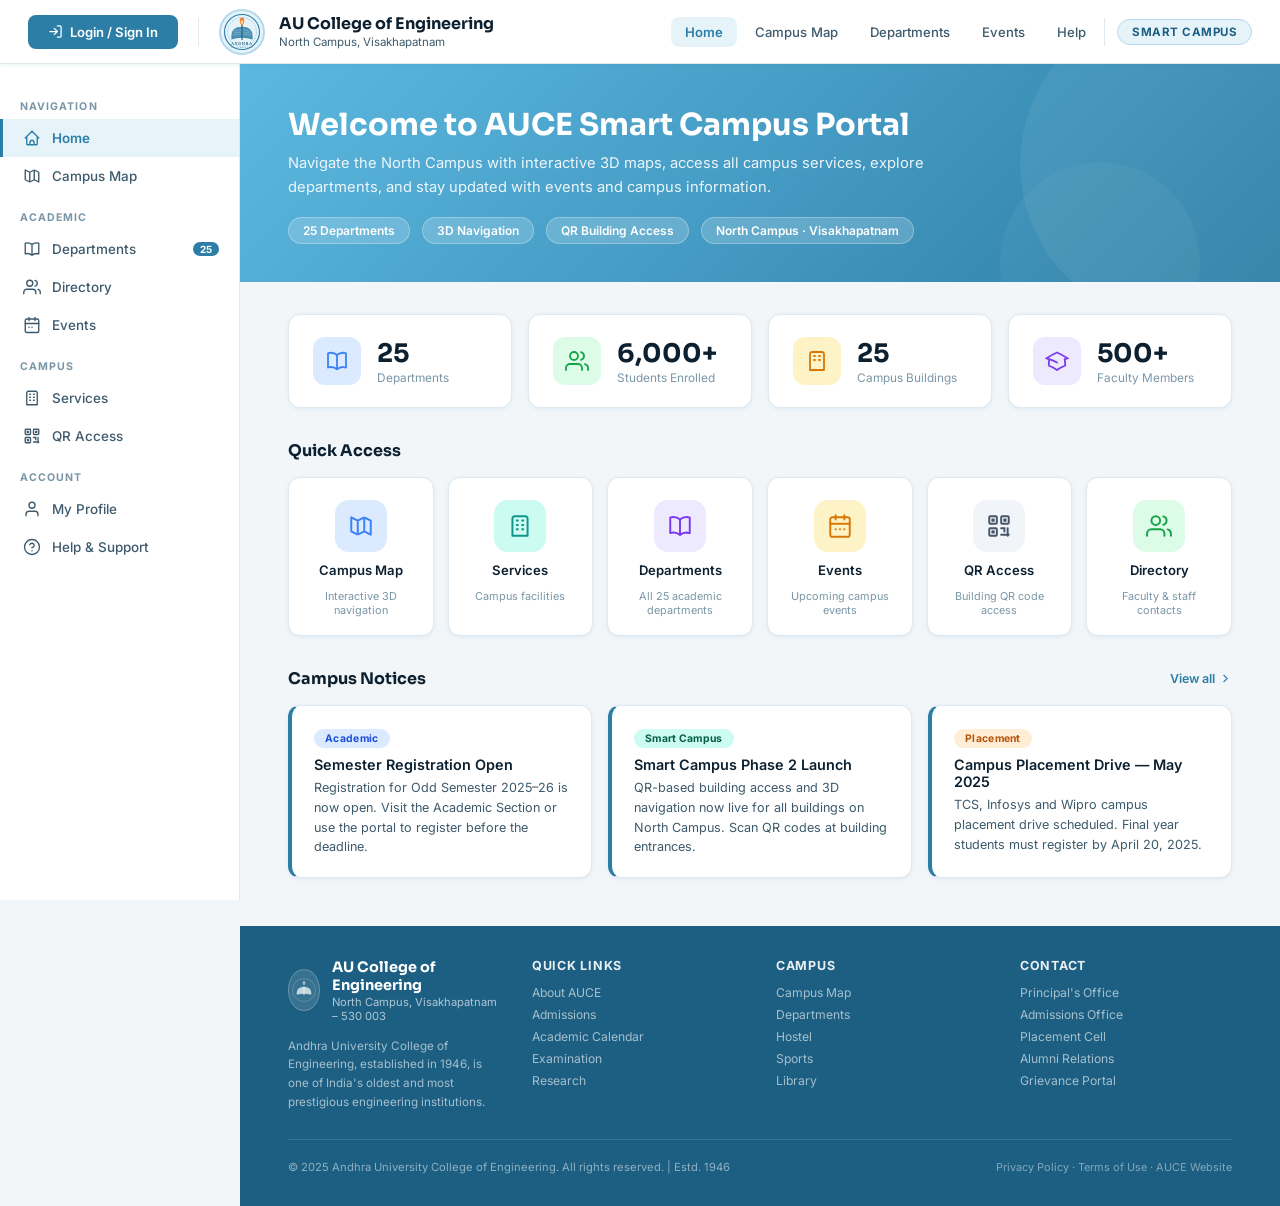
==== version2.html @ 8c886801 "Added actual HTML content" ====
<!DOCTYPE html>
<html lang="en">
<head>
<meta charset="UTF-8">
<meta name="viewport" content="width=device-width, initial-scale=1.0">
<title>AUCE Smart Campus Navigation Portal</title>
<link href="https://fonts.googleapis.com/css2?family=Inter:wght@300;400;500;600;700;800&family=Sora:wght@400;600;700;800&display=swap" rel="stylesheet">
<style>
/* ═══════════════════════════════════
   DESIGN TOKENS
═══════════════════════════════════ */
:root {
  --blue:#4a9ec8;
  --blue-d:#2d7ea6;
  --blue-dk:#1d5f82;
  --blue-l:#e6f4fa;
  --blue-m:#b3d9ed;
  --hero-a:#5cb8e0;
  --hero-b:#2d7ea6;
  --white:#ffffff;
  --bg:#f2f6f9;
  --card:#ffffff;
  --border:#dde8ef;
  --text:#0d2030;
  --text-s:#3d5a6c;
  --text-m:#7a96a6;
  --r:12px;
  --r-lg:18px;
  --sh:0 1px 4px rgba(45,126,166,.10);
  --sh-md:0 4px 16px rgba(45,126,166,.14);
  --sh-lg:0 8px 32px rgba(45,126,166,.18);
  --nav-w:240px;
  --top-h:64px;
}
*{box-sizing:border-box;margin:0;padding:0;}
body{font-family:'Inter',sans-serif;background:var(--bg);color:var(--text);min-height:100vh;overflow-x:hidden;}

/* ═══════════════════════════════════
   TOP NAVIGATION BAR
═══════════════════════════════════ */
.topnav {
  position:fixed;top:0;left:0;right:0;
  height:var(--top-h);
  background:var(--white);
  border-bottom:1px solid var(--border);
  box-shadow:var(--sh);
  display:flex;align-items:center;
  padding:0 28px;gap:20px;
  z-index:1000;
}
/* LEFT: Login button */
.topnav-login {
  flex-shrink:0;
  background:var(--blue-d);
  color:#fff;
  border:none;
  border-radius:8px;
  padding:9px 20px;
  font-family:'Inter',sans-serif;
  font-size:.82rem;
  font-weight:600;
  cursor:pointer;
  display:flex;align-items:center;gap:7px;
  transition:.15s;
  white-space:nowrap;
}
.topnav-login:hover{background:var(--blue-dk);}
.topnav-login svg{width:15px;height:15px;stroke:#fff;fill:none;stroke-width:2;}

/* DIVIDER */
.topnav-div{width:1px;height:28px;background:var(--border);flex-shrink:0;}

/* CENTER: Logo + University name */
.topnav-brand{display:flex;align-items:center;gap:14px;flex:1;}
.brand-emblem{width:46px;height:46px;border-radius:50%;border:2px solid var(--blue-m);background:var(--blue-l);display:flex;align-items:center;justify-content:center;flex-shrink:0;overflow:hidden;}
.brand-emblem svg{width:38px;height:38px;}
.brand-text h1{font-family:'Sora',sans-serif;font-size:1rem;font-weight:700;color:var(--text);line-height:1.2;}
.brand-text p{font-size:.72rem;color:var(--text-s);margin-top:1px;}

/* RIGHT: Nav links + smart campus badge */
.topnav-links{display:flex;align-items:center;gap:4px;margin-left:auto;}
.tnl{padding:7px 14px;border-radius:8px;font-size:.82rem;font-weight:500;color:var(--text-s);cursor:pointer;transition:.14s;white-space:nowrap;border:none;background:none;font-family:'Inter',sans-serif;}
.tnl:hover{background:var(--blue-l);color:var(--blue-d);}
.tnl.active{background:var(--blue-l);color:var(--blue-d);font-weight:600;}
.topnav-badge{background:var(--blue-l);border:1px solid var(--blue-m);border-radius:20px;padding:5px 14px;font-size:.72rem;font-weight:700;color:var(--blue-dk);letter-spacing:.04em;margin-left:8px;}

/* ═══════════════════════════════════
   LAYOUT: SIDEBAR + MAIN
═══════════════════════════════════ */
.layout{display:flex;margin-top:var(--top-h);min-height:calc(100vh - var(--top-h));}

/* SIDEBAR */
.sidebar{
  width:var(--nav-w);
  background:var(--white);
  border-right:1px solid var(--border);
  position:fixed;
  top:var(--top-h);
  left:0;
  bottom:0;
  overflow-y:auto;
  overflow-x:hidden;
  padding:20px 0 32px;
  display:flex;flex-direction:column;
  z-index:900;
}
.sidebar::-webkit-scrollbar{width:4px;}
.sidebar::-webkit-scrollbar-track{background:transparent;}
.sidebar::-webkit-scrollbar-thumb{background:var(--blue-m);border-radius:2px;}
.sb-section{font-size:.66rem;font-weight:700;color:var(--text-m);text-transform:uppercase;letter-spacing:.1em;padding:0 20px;margin:16px 0 6px;}
.sb-item{
  display:flex;align-items:center;gap:11px;
  padding:10px 20px;
  font-size:.84rem;font-weight:500;color:var(--text-s);
  cursor:pointer;transition:.13s;
  border-left:3px solid transparent;
}
.sb-item svg{width:18px;height:18px;stroke:currentColor;fill:none;stroke-width:1.8;flex-shrink:0;}
.sb-item:hover{background:var(--blue-l);color:var(--blue-d);}
.sb-item.active{background:var(--blue-l);color:var(--blue-d);font-weight:600;border-left-color:var(--blue-d);}
.sb-item .sb-badge{margin-left:auto;background:var(--blue-d);color:#fff;border-radius:10px;padding:1px 7px;font-size:.62rem;font-weight:700;}

/* MAIN CONTENT */
.main{margin-left:var(--nav-w);flex:1;min-height:calc(100vh - var(--top-h));display:flex;flex-direction:column;}

/* ═══════════════════════════════════
   PAGES
═══════════════════════════════════ */
.page{display:none;flex:1;flex-direction:column;}
.page.active{display:flex;}

/* HERO — uniform blue across all pages */
.hero{
  background:linear-gradient(135deg,var(--hero-a) 0%,var(--hero-b) 100%);
  color:#fff;
  padding:42px 48px 38px;
  position:relative;
  overflow:hidden;
}
.hero::after{
  content:'';
  position:absolute;right:-60px;top:-60px;
  width:320px;height:320px;
  border-radius:50%;
  background:rgba(255,255,255,.06);
  pointer-events:none;
}
.hero::before{
  content:'';
  position:absolute;right:80px;bottom:-80px;
  width:200px;height:200px;
  border-radius:50%;
  background:rgba(255,255,255,.04);
  pointer-events:none;
}
.hero-row{display:flex;align-items:center;gap:12px;margin-bottom:8px;}
.hero-row svg{width:28px;height:28px;stroke:#fff;fill:none;flex-shrink:0;}
.hero h2{font-family:'Sora',sans-serif;font-size:1.9rem;font-weight:700;line-height:1.25;color:#fff;}
.hero p{font-size:.92rem;opacity:.9;line-height:1.6;max-width:680px;margin-top:8px;}
.hero-meta{display:flex;gap:12px;margin-top:18px;flex-wrap:wrap;}
.hero-chip{background:rgba(255,255,255,.18);border:1px solid rgba(255,255,255,.28);border-radius:20px;padding:5px 14px;font-size:.75rem;font-weight:600;color:#fff;}

/* PAGE BODY */
.page-body{padding:32px 48px 48px;display:flex;flex-direction:column;gap:32px;}

/* SECTION HEADER */
.sec-hdr{display:flex;align-items:center;justify-content:space-between;margin-bottom:16px;}
.sec-title{font-family:'Sora',sans-serif;font-size:1rem;font-weight:700;color:var(--text);}
.sec-link{font-size:.78rem;font-weight:600;color:var(--blue-d);cursor:pointer;display:flex;align-items:center;gap:4px;}
.sec-link svg{width:13px;height:13px;stroke:currentColor;fill:none;stroke-width:2;}

/* ═══════════════════════════════════
   HOME — QUICK ACCESS GRID
═══════════════════════════════════ */
.qa-grid{display:grid;grid-template-columns:repeat(6,1fr);gap:14px;}
.qa-card{background:var(--card);border-radius:var(--r);border:1px solid var(--border);box-shadow:var(--sh);padding:22px 14px 18px;display:flex;flex-direction:column;align-items:center;gap:10px;cursor:pointer;transition:all .18s;}
.qa-card:hover{box-shadow:var(--sh-md);transform:translateY(-3px);border-color:var(--blue-m);}
.qa-ico{width:52px;height:52px;border-radius:14px;display:flex;align-items:center;justify-content:center;}
.qa-ico svg{width:26px;height:26px;stroke:currentColor;fill:none;stroke-width:1.8;}
.qa-lbl{font-size:.82rem;font-weight:600;color:var(--text);text-align:center;line-height:1.3;}
.qa-sub{font-size:.68rem;color:var(--text-m);text-align:center;line-height:1.3;}

/* NOTICE CARDS */
.notices-grid{display:grid;grid-template-columns:repeat(3,1fr);gap:16px;}
.notice-card{background:var(--card);border-radius:var(--r);border:1px solid var(--border);box-shadow:var(--sh);padding:20px 22px;border-left:4px solid var(--blue-d);}
.notice-card h4{font-size:.9rem;font-weight:600;color:var(--text);margin-bottom:5px;}
.notice-card p{font-size:.79rem;color:var(--text-s);line-height:1.55;}
.ntag{display:inline-block;padding:3px 11px;border-radius:20px;font-size:.65rem;font-weight:700;margin-bottom:8px;letter-spacing:.03em;}
.nt-b{background:#dbeafe;color:#1d4ed8;}
.nt-t{background:#ccfbf1;color:#065f46;}
.nt-o{background:#ffedd5;color:#b45309;}

/* STATS ROW */
.stats-row{display:grid;grid-template-columns:repeat(4,1fr);gap:16px;}
.stat-card{background:var(--card);border-radius:var(--r);border:1px solid var(--border);box-shadow:var(--sh);padding:22px 24px;display:flex;align-items:center;gap:16px;}
.stat-ico{width:48px;height:48px;border-radius:12px;display:flex;align-items:center;justify-content:center;flex-shrink:0;}
.stat-ico svg{width:24px;height:24px;stroke:currentColor;fill:none;stroke-width:1.8;}
.stat-num{font-family:'Sora',sans-serif;font-size:1.6rem;font-weight:700;color:var(--text);}
.stat-lbl{font-size:.74rem;color:var(--text-m);margin-top:2px;}

/* ═══════════════════════════════════
   3D MAP
═══════════════════════════════════ */
.map-layout{display:grid;grid-template-columns:1fr 300px;gap:20px;}
.map-wrap{background:var(--card);border-radius:var(--r-lg);border:1px solid var(--border);box-shadow:var(--sh);overflow:hidden;}
.map-3d{width:100%;height:480px;background:linear-gradient(160deg,#0d2035 0%,#1b4468 100%);position:relative;}
.map-3d svg{width:100%;height:100%;}
.map-filters{display:flex;gap:8px;padding:14px 18px;border-bottom:1px solid var(--border);flex-wrap:wrap;}
.mfbtn{padding:6px 16px;border-radius:20px;font-size:.75rem;font-weight:600;border:1.5px solid var(--border);background:#fff;color:var(--text-s);cursor:pointer;white-space:nowrap;font-family:'Inter',sans-serif;transition:.14s;}
.mfbtn.active,.mfbtn:hover{background:var(--blue-d);color:#fff;border-color:var(--blue-d);}
.map-info-panel{padding:18px 20px;}
.map-info-panel h3{font-family:'Sora',sans-serif;font-size:1rem;font-weight:700;color:var(--text);}
.map-info-panel p{font-size:.8rem;color:var(--text-s);margin-top:4px;line-height:1.55;}
.map-tags{display:flex;flex-wrap:wrap;gap:6px;margin-top:10px;}
.mtag{background:var(--blue-l);border:1px solid var(--border);border-radius:8px;padding:3px 10px;font-size:.68rem;font-weight:600;color:var(--blue-dk);}
/* Map side panel */
.map-side{display:flex;flex-direction:column;gap:14px;}
.landmark-card{background:var(--card);border-radius:var(--r);border:1px solid var(--border);box-shadow:var(--sh);overflow:hidden;}
.landmark-title{font-size:.75rem;font-weight:700;color:var(--text-s);text-transform:uppercase;letter-spacing:.07em;padding:14px 16px 10px;border-bottom:1px solid var(--border);}
.lm-item{display:flex;align-items:center;gap:10px;padding:11px 16px;border-bottom:1px solid var(--border);cursor:pointer;transition:.12s;}
.lm-item:last-child{border-bottom:none;}
.lm-item:hover{background:var(--blue-l);}
.lm-dot{width:8px;height:8px;border-radius:50%;background:var(--blue-d);flex-shrink:0;}
.lm-name{font-size:.82rem;font-weight:600;color:var(--text);}
.lm-type{font-size:.7rem;color:var(--text-m);margin-left:auto;}

/* ═══════════════════════════════════
   DIRECTORY
═══════════════════════════════════ */
.dir-layout{display:grid;grid-template-columns:1fr;gap:20px;}
.dir-toolbar{display:flex;align-items:center;gap:14px;}
.search-box{position:relative;flex:1;max-width:480px;}
.search-box input{width:100%;padding:10px 16px 10px 42px;border:1.5px solid var(--border);border-radius:10px;font-family:'Inter',sans-serif;font-size:.86rem;color:var(--text);background:#fff;outline:none;transition:.14s;}
.search-box input:focus{border-color:var(--blue);}
.search-box input::placeholder{color:var(--text-m);}
.s-ico{position:absolute;left:14px;top:50%;transform:translateY(-50%);color:var(--text-m);}
.s-ico svg{width:16px;height:16px;stroke:currentColor;fill:none;stroke-width:2;}
.tab-row{display:flex;gap:4px;background:var(--bg);border-radius:10px;padding:4px;}
.tab-btn{padding:8px 20px;border-radius:8px;font-size:.82rem;font-weight:600;color:var(--text-s);cursor:pointer;border:none;background:none;font-family:'Inter',sans-serif;transition:.13s;display:flex;align-items:center;gap:6px;}
.tab-btn svg{width:14px;height:14px;stroke:currentColor;fill:none;stroke-width:1.8;}
.tab-btn.active{background:#fff;color:var(--blue-d);box-shadow:var(--sh);}
.dir-table{background:var(--card);border-radius:var(--r-lg);border:1px solid var(--border);box-shadow:var(--sh);overflow:hidden;}
.dir-row{display:grid;align-items:center;padding:14px 20px;border-bottom:1px solid var(--border);cursor:pointer;transition:.12s;}
.dir-row:last-child{border-bottom:none;}
.dir-row:hover{background:var(--blue-l);}
.dir-row.bldg-row{grid-template-columns:44px 1fr 140px 100px 80px 40px;}
.dir-row.dept-row{grid-template-columns:44px 1fr 120px 80px 100px 40px;}
.dir-head{background:var(--bg);font-size:.72rem;font-weight:700;color:var(--text-m);text-transform:uppercase;letter-spacing:.06em;cursor:default!important;}
.dir-head:hover{background:var(--bg)!important;}
.dir-ava{width:36px;height:36px;border-radius:9px;display:flex;align-items:center;justify-content:center;flex-shrink:0;}
.dir-ava svg{width:17px;height:17px;stroke:currentColor;fill:none;stroke-width:1.8;}
.dir-cell{font-size:.83rem;color:var(--text);}
.dir-cell.muted{color:var(--text-s);font-size:.78rem;}
.dir-cell.bold{font-weight:600;}
.type-chip{display:inline-block;padding:3px 10px;border-radius:20px;font-size:.68rem;font-weight:600;background:var(--blue-l);color:var(--blue-dk);}
.dir-chev{color:var(--text-m);}
.dir-chev svg{width:14px;height:14px;stroke:currentColor;fill:none;stroke-width:2;}
/* Expanded dept row */
.dept-expand{display:none;background:#f7fbfe;padding:16px 20px 18px 84px;border-bottom:1px solid var(--border);}
.dept-expand.open{display:block;}
.dept-expand p{font-size:.8rem;color:var(--text-s);line-height:1.6;margin-bottom:8px;}
.dept-expand .de-grid{display:grid;grid-template-columns:repeat(4,1fr);gap:8px;margin-top:8px;}
.de-item{font-size:.75rem;color:var(--text-s);background:#fff;border:1px solid var(--border);border-radius:8px;padding:4px 10px;}

/* ═══════════════════════════════════
   QR PAGE
═══════════════════════════════════ */
.qr-layout{display:grid;grid-template-columns:repeat(4,1fr);gap:18px;}
.qr-card{background:var(--card);border-radius:var(--r-lg);border:1px solid var(--border);box-shadow:var(--sh);padding:24px;display:flex;flex-direction:column;align-items:center;gap:14px;cursor:pointer;transition:all .18s;}
.qr-card:hover{box-shadow:var(--sh-md);transform:translateY(-3px);border-color:var(--blue-m);}
.qr-box{width:130px;height:130px;border:1.5px solid var(--border);border-radius:10px;background:#fff;display:flex;align-items:center;justify-content:center;}
.qr-name{font-family:'Sora',sans-serif;font-size:.9rem;font-weight:700;color:var(--text);text-align:center;}
.qr-loc{font-size:.74rem;color:var(--text-m);text-align:center;}
.qr-code-tag{font-size:.68rem;font-weight:700;color:var(--blue-dk);background:var(--blue-l);border-radius:8px;padding:3px 10px;}

/* ═══════════════════════════════════
   EVENTS PAGE
═══════════════════════════════════ */
.events-layout{display:grid;grid-template-columns:1fr 340px;gap:24px;}
.events-list{display:flex;flex-direction:column;gap:14px;}
.ev-card{background:var(--card);border-radius:var(--r);border:1px solid var(--border);box-shadow:var(--sh);padding:20px 24px;display:flex;gap:18px;align-items:flex-start;cursor:pointer;transition:.15s;}
.ev-card:hover{box-shadow:var(--sh-md);border-color:var(--blue-m);}
.ev-date{background:var(--blue-d);color:#fff;border-radius:10px;padding:10px 12px;text-align:center;min-width:52px;flex-shrink:0;}
.ev-day{font-family:'Sora',sans-serif;font-size:1.5rem;font-weight:700;line-height:1;}
.ev-mon{font-size:.62rem;font-weight:700;letter-spacing:.07em;opacity:.9;text-transform:uppercase;}
.ev-info{flex:1;}
.ev-info h4{font-family:'Sora',sans-serif;font-size:.95rem;font-weight:700;color:var(--text);margin-bottom:4px;}
.ev-info p{font-size:.8rem;color:var(--text-s);line-height:1.5;}
.ev-tag{display:inline-block;margin-top:8px;padding:3px 11px;border-radius:20px;font-size:.67rem;font-weight:700;background:var(--blue-l);color:var(--blue-dk);}
/* Events side */
.ev-side{display:flex;flex-direction:column;gap:14px;}
.ev-side-card{background:var(--card);border-radius:var(--r);border:1px solid var(--border);box-shadow:var(--sh);padding:20px;}
.ev-side-card h4{font-family:'Sora',sans-serif;font-size:.9rem;font-weight:700;color:var(--text);margin-bottom:12px;}

/* ═══════════════════════════════════
   SERVICES PAGE
═══════════════════════════════════ */
.svc-grid{display:grid;grid-template-columns:repeat(4,1fr);gap:16px;}
.svc-card{background:var(--card);border-radius:var(--r-lg);border:1px solid var(--border);box-shadow:var(--sh);padding:24px 20px;display:flex;flex-direction:column;align-items:center;gap:10px;cursor:pointer;transition:all .18s;text-align:center;}
.svc-card:hover{box-shadow:var(--sh-md);transform:translateY(-2px);border-color:var(--blue-m);}
.svc-ico{width:52px;height:52px;border-radius:14px;display:flex;align-items:center;justify-content:center;}
.svc-ico svg{width:26px;height:26px;stroke:currentColor;fill:none;stroke-width:1.8;}
.svc-name{font-size:.88rem;font-weight:700;color:var(--text);}
.svc-desc{font-size:.72rem;color:var(--text-m);line-height:1.45;}

/* ═══════════════════════════════════
   HELP PAGE
═══════════════════════════════════ */
.help-layout{display:grid;grid-template-columns:1fr 360px;gap:24px;}
.help-main{display:flex;flex-direction:column;gap:20px;}
.guide-card{background:var(--card);border-radius:var(--r-lg);border:1px solid var(--border);box-shadow:var(--sh);overflow:hidden;}
.guide-hdr{font-family:'Sora',sans-serif;font-size:.95rem;font-weight:700;color:var(--text);padding:18px 22px;border-bottom:1px solid var(--border);}
.guide-row{display:flex;align-items:center;gap:14px;padding:16px 22px;border-bottom:1px solid var(--border);cursor:pointer;transition:.12s;}
.guide-row:last-child{border-bottom:none;}
.guide-row:hover{background:var(--blue-l);}
.g-ico{width:40px;height:40px;border-radius:10px;display:flex;align-items:center;justify-content:center;flex-shrink:0;}
.g-ico svg{width:20px;height:20px;stroke:currentColor;fill:none;stroke-width:1.8;}
.g-txt h4{font-size:.86rem;font-weight:600;color:var(--text);}
.g-txt p{font-size:.74rem;color:var(--text-s);margin-top:1px;}
.g-chev{margin-left:auto;color:var(--text-m);}
.g-chev svg{width:14px;height:14px;stroke:currentColor;fill:none;stroke-width:2;}
.faq-card{background:var(--card);border-radius:var(--r-lg);border:1px solid var(--border);box-shadow:var(--sh);overflow:hidden;}
.faq-hdr{font-family:'Sora',sans-serif;font-size:.95rem;font-weight:700;color:var(--text);padding:18px 22px;border-bottom:1px solid var(--border);display:flex;align-items:center;gap:8px;}
.faq-hdr svg{width:18px;height:18px;stroke:var(--text-m);fill:none;stroke-width:1.8;}
.faq-item{border-bottom:1px solid var(--border);}
.faq-item:last-child{border-bottom:none;}
.faq-q{padding:15px 22px;font-size:.84rem;font-weight:500;color:var(--text);cursor:pointer;display:flex;justify-content:space-between;align-items:center;gap:12px;font-family:'Inter',sans-serif;background:none;border:none;width:100%;text-align:left;transition:.12s;}
.faq-q:hover{background:var(--blue-l);}
.f-arr{flex-shrink:0;transition:transform .2s;}
.f-arr svg{width:14px;height:14px;stroke:var(--text-m);fill:none;stroke-width:2;}
.faq-a{display:none;padding:0 22px 15px;font-size:.8rem;color:var(--text-s);line-height:1.6;border-top:1px solid var(--border);}
.faq-a.open{display:block;}
/* Help side */
.help-side{display:flex;flex-direction:column;gap:16px;}
.con-grid{display:grid;grid-template-columns:1fr 1fr;gap:12px;}
.con-card{background:var(--card);border-radius:var(--r);border:1px solid var(--border);box-shadow:var(--sh);padding:16px;text-align:center;}
.con-ico{width:38px;height:38px;border-radius:9px;display:flex;align-items:center;justify-content:center;margin:0 auto 8px;}
.con-ico svg{width:18px;height:18px;stroke:currentColor;fill:none;stroke-width:1.8;}
.con-card h4{font-size:.8rem;font-weight:700;color:var(--text);}
.con-card p{font-size:.68rem;color:var(--text-m);margin-top:1px;}
.con-card a{display:block;font-size:.77rem;font-weight:700;color:var(--blue-d);text-decoration:none;margin-top:5px;}

/* ═══════════════════════════════════
   PROFILE PAGE
═══════════════════════════════════ */
.profile-layout{display:grid;grid-template-columns:320px 1fr;gap:24px;align-items:start;}
.profile-card{background:var(--card);border-radius:var(--r-lg);border:1px solid var(--border);box-shadow:var(--sh);overflow:hidden;}
.profile-hero-sec{background:linear-gradient(135deg,var(--hero-a),var(--hero-b));padding:32px 24px;display:flex;flex-direction:column;align-items:center;text-align:center;position:relative;}
.p-ava{width:90px;height:90px;border-radius:50%;background:rgba(255,255,255,.2);border:3px solid rgba(255,255,255,.4);display:flex;align-items:center;justify-content:center;margin-bottom:14px;position:relative;}
.p-ava svg{width:48px;height:48px;stroke:#fff;fill:none;stroke-width:1.5;}
.p-cam{position:absolute;bottom:-2px;right:-2px;width:26px;height:26px;background:#fff;border-radius:50%;display:flex;align-items:center;justify-content:center;cursor:pointer;}
.p-cam svg{width:13px;height:13px;stroke:var(--blue-d);fill:none;stroke-width:1.8;}
.profile-hero-sec h2{font-family:'Sora',sans-serif;font-size:1.2rem;font-weight:700;color:#fff;}
.profile-hero-sec p{font-size:.78rem;color:rgba(255,255,255,.85);margin-top:3px;}
.p-badges{display:flex;flex-wrap:wrap;gap:7px;justify-content:center;margin-top:12px;}
.pbdg{background:rgba(255,255,255,.18);border:1px solid rgba(255,255,255,.3);border-radius:20px;padding:4px 12px;font-size:.68rem;font-weight:600;color:#fff;}
.p-edit-btn{position:absolute;top:16px;right:16px;background:rgba(255,255,255,.18);border:1px solid rgba(255,255,255,.3);border-radius:8px;padding:5px 10px;font-size:.7rem;font-weight:600;color:#fff;cursor:pointer;display:flex;align-items:center;gap:5px;font-family:'Inter',sans-serif;}
.p-edit-btn svg{width:12px;height:12px;stroke:#fff;fill:none;stroke-width:2;}
.p-info-list{padding:0;}
.p-info-row{display:flex;align-items:center;gap:12px;padding:14px 20px;border-bottom:1px solid var(--border);}
.p-info-row:last-child{border-bottom:none;}
.pi-ico{width:32px;height:32px;border-radius:8px;display:flex;align-items:center;justify-content:center;flex-shrink:0;}
.pi-ico svg{width:15px;height:15px;fill:none;stroke-width:1.8;}
.pi-lbl{font-size:.66rem;color:var(--text-m);font-weight:600;text-transform:uppercase;letter-spacing:.05em;}
.pi-val{font-size:.83rem;font-weight:600;color:var(--text);margin-top:2px;}
/* Right side */
.profile-right{display:flex;flex-direction:column;gap:20px;}
.pinfo-box{background:var(--card);border-radius:var(--r-lg);border:1px solid var(--border);box-shadow:var(--sh);overflow:hidden;}
.pinfo-ttl{font-family:'Sora',sans-serif;font-size:.9rem;font-weight:700;color:var(--text);padding:18px 22px;border-bottom:1px solid var(--border);}
.pinfo-grid{display:grid;grid-template-columns:repeat(3,1fr);}
.pic{padding:16px 20px;border-bottom:1px solid var(--border);border-right:1px solid var(--border);}
.pic:nth-child(3n){border-right:none;}
.pic:nth-last-child(-n+3){border-bottom:none;}
.pic-ico{display:flex;align-items:center;gap:7px;margin-bottom:4px;}
.pic-ico svg{width:14px;height:14px;fill:none;stroke-width:1.8;}
.pic-lbl{font-size:.63rem;color:var(--text-m);font-weight:600;text-transform:uppercase;letter-spacing:.05em;}
.pic-val{font-size:.85rem;font-weight:600;color:var(--text);margin-top:3px;}
.p-actions-grid{display:grid;grid-template-columns:repeat(3,1fr);gap:12px;}
.pact{background:var(--card);border-radius:var(--r);border:1px solid var(--border);box-shadow:var(--sh);padding:18px 16px;display:flex;align-items:center;gap:12px;cursor:pointer;transition:.13s;}
.pact:hover{border-color:var(--blue);background:var(--blue-l);box-shadow:var(--sh-md);}
.pact-ico{width:40px;height:40px;border-radius:10px;display:flex;align-items:center;justify-content:center;flex-shrink:0;}
.pact-ico svg{width:19px;height:19px;stroke:currentColor;fill:none;stroke-width:1.8;}
.pact-lbl{font-size:.82rem;font-weight:600;color:var(--text);}

/* ═══════════════════════════════════
   ICON COLOR HELPERS
═══════════════════════════════════ */
.i-bl{background:#dbeafe;color:#3b82f6;}
.i-tl{background:#ccfbf1;color:#0d9488;}
.i-vi{background:#ede9fe;color:#7c3aed;}
.i-am{background:#fef3c7;color:#d97706;}
.i-sl{background:#f1f5f9;color:#475569;}
.i-gr{background:#dcfce7;color:#16a34a;}
.i-ro{background:#ffe4e6;color:#e11d48;}
.i-or{background:#ffedd5;color:#f97316;}
.i-in{background:#e0e7ff;color:#4f46e5;}
.i-cy{background:#cffafe;color:#0891b2;}
.i-li{background:#ecfccb;color:#65a30d;}
.i-pk{background:#fce7f3;color:#db2777;}

/* PRIMARY BUTTON */
.prim-btn{display:inline-flex;align-items:center;gap:8px;padding:10px 22px;background:var(--blue-d);color:#fff;border:none;border-radius:9px;font-family:'Inter',sans-serif;font-size:.84rem;font-weight:600;cursor:pointer;transition:.14s;}
.prim-btn:hover{background:var(--blue-dk);}
.prim-btn svg{width:16px;height:16px;stroke:#fff;fill:none;stroke-width:1.8;}

/* ═══════════════════════════════════
   FOOTER
═══════════════════════════════════ */
.footer{background:var(--blue-dk);color:#fff;padding:32px 48px;margin-top:auto;}
.footer-inner{display:grid;grid-template-columns:1fr 1fr 1fr 1fr;gap:32px;}
.ft-brand{display:flex;align-items:center;gap:12px;margin-bottom:14px;}
.ft-emblem{width:42px;height:42px;border-radius:50%;background:rgba(255,255,255,.12);border:1px solid rgba(255,255,255,.22);display:flex;align-items:center;justify-content:center;}
.ft-emblem svg{width:26px;height:26px;}
.ft-brand-txt h3{font-family:'Sora',sans-serif;font-size:.9rem;font-weight:700;}
.ft-brand-txt p{font-size:.7rem;opacity:.65;margin-top:1px;}
.ft-col h4{font-size:.78rem;font-weight:700;color:rgba(255,255,255,.9);margin-bottom:12px;text-transform:uppercase;letter-spacing:.06em;}
.ft-col a{display:block;font-size:.76rem;color:rgba(255,255,255,.6);text-decoration:none;margin-bottom:7px;transition:.13s;}
.ft-col a:hover{color:#fff;}
.footer-bottom{margin-top:28px;padding-top:20px;border-top:1px solid rgba(255,255,255,.12);display:flex;justify-content:space-between;align-items:center;}
.footer-bottom p{font-size:.7rem;opacity:.5;}
.footer-copy{font-size:.68rem;opacity:.45;}

/* ═══════════════════════════════════
   MODAL (Login)
═══════════════════════════════════ */
.modal-overlay{display:none;position:fixed;inset:0;background:rgba(10,25,40,.52);z-index:2000;align-items:center;justify-content:center;}
.modal-overlay.open{display:flex;}
.modal-box{background:#fff;border-radius:var(--r-lg);padding:40px 42px;width:440px;box-shadow:0 20px 60px rgba(45,126,166,.25);position:relative;}
.modal-close{position:absolute;top:16px;right:16px;background:var(--bg);border:none;border-radius:8px;width:32px;height:32px;display:flex;align-items:center;justify-content:center;cursor:pointer;color:var(--text-m);}
.modal-close svg{width:16px;height:16px;stroke:currentColor;fill:none;stroke-width:2;}
.modal-logo{display:flex;align-items:center;gap:12px;margin-bottom:24px;}
.modal-logo svg{width:38px;height:38px;}
.modal-logo div h3{font-family:'Sora',sans-serif;font-size:.95rem;font-weight:700;color:var(--text);}
.modal-logo div p{font-size:.7rem;color:var(--text-m);}
.modal-box h2{font-family:'Sora',sans-serif;font-size:1.4rem;font-weight:700;color:var(--text);margin-bottom:6px;}
.modal-box>p{font-size:.82rem;color:var(--text-s);margin-bottom:28px;}
.form-lbl{display:block;font-size:.73rem;font-weight:600;color:var(--text-s);margin-bottom:6px;text-transform:uppercase;letter-spacing:.04em;}
.form-inp{width:100%;padding:11px 14px;border:1.5px solid var(--border);border-radius:9px;font-family:'Inter',sans-serif;font-size:.86rem;color:var(--text);outline:none;margin-bottom:16px;transition:.13s;}
.form-inp:focus{border-color:var(--blue);}
.form-submit{width:100%;padding:13px;background:var(--blue-d);color:#fff;border:none;border-radius:9px;font-family:'Inter',sans-serif;font-size:.88rem;font-weight:700;cursor:pointer;transition:.13s;margin-top:4px;}
.form-submit:hover{background:var(--blue-dk);}
.form-forgot{text-align:center;margin-top:12px;font-size:.75rem;color:var(--blue-d);cursor:pointer;}
.form-divider{display:flex;align-items:center;gap:12px;margin:18px 0;}
.form-divider::before,.form-divider::after{content:'';flex:1;height:1px;background:var(--border);}
.form-divider span{font-size:.72rem;color:var(--text-m);}

/* TOAST */
.toast{position:fixed;bottom:28px;left:50%;transform:translateX(-50%) translateY(10px);background:var(--blue-dk);color:#fff;padding:10px 22px;border-radius:24px;font-size:.8rem;font-weight:500;opacity:0;pointer-events:none;z-index:3000;white-space:nowrap;transition:all .26s;box-shadow:var(--sh-md);}
.toast.show{opacity:1;transform:translateX(-50%) translateY(0);}
</style>
</head>
<body>

<!-- ══════════════════════════════════
     TOP NAVIGATION BAR
══════════════════════════════════ -->
<header class="topnav">
  <!-- LEFT: Login button -->
  <button class="topnav-login" onclick="openLogin()">
    <svg viewBox="0 0 24 24"><path d="M15 3h4a2 2 0 012 2v14a2 2 0 01-2 2h-4M10 17l5-5-5-5M15 12H3" stroke-linecap="round" stroke-linejoin="round"/></svg>
    Login / Sign In
  </button>
  <div class="topnav-div"></div>

  <!-- CENTER: Brand -->
  <div class="topnav-brand">
    <div class="brand-emblem">
      <svg viewBox="0 0 100 100" fill="none" xmlns="http://www.w3.org/2000/svg">
        <circle cx="50" cy="50" r="46" fill="#e6f4fa" stroke="#2d7ea6" stroke-width="3"/>
        <circle cx="50" cy="50" r="38" fill="none" stroke="#4a9ec8" stroke-width="1.2" stroke-dasharray="4 3"/>
        <path d="M22 60 Q22 36 50 36 Q78 36 78 60 L78 70 Q50 60 22 70 Z" fill="#2d7ea6" opacity=".85"/>
        <rect x="48.5" y="33" width="3" height="38" rx="1.5" fill="#1d5f82"/>
        <line x1="28" y1="48" x2="47" y2="44" stroke="white" stroke-width="1.1" opacity=".6" stroke-linecap="round"/>
        <line x1="28" y1="53" x2="47" y2="50" stroke="white" stroke-width="1.1" opacity=".6" stroke-linecap="round"/>
        <line x1="28" y1="58" x2="47" y2="56" stroke="white" stroke-width="1.1" opacity=".6" stroke-linecap="round"/>
        <line x1="72" y1="48" x2="53" y2="44" stroke="white" stroke-width="1.1" opacity=".6" stroke-linecap="round"/>
        <line x1="72" y1="53" x2="53" y2="50" stroke="white" stroke-width="1.1" opacity=".6" stroke-linecap="round"/>
        <line x1="72" y1="58" x2="53" y2="56" stroke="white" stroke-width="1.1" opacity=".6" stroke-linecap="round"/>
        <ellipse cx="50" cy="21" rx="6" ry="9" fill="#f97316" opacity=".9"/>
        <ellipse cx="50" cy="24" rx="3.5" ry="5" fill="#fef3c7" opacity=".8"/>
        <rect x="48.5" y="28" width="3" height="8" rx="1" fill="#b45309"/>
        <text x="50" y="83" text-anchor="middle" font-family="Georgia,serif" font-size="9.5" font-weight="700" fill="#1d5f82" letter-spacing="2.5">ANDHRA</text>
        <text x="50" y="93" text-anchor="middle" font-family="Georgia,serif" font-size="7.5" fill="#2d7ea6" letter-spacing="1.5">UNIVERSITY</text>
      </svg>
    </div>
    <div class="brand-text">
      <h1>AU College of Engineering</h1>
      <p>North Campus, Visakhapatnam</p>
    </div>
  </div>

  <!-- RIGHT: Links -->
  <div class="topnav-links">
    <button class="tnl active" onclick="goPage('home')">Home</button>
    <button class="tnl" onclick="goPage('map')">Campus Map</button>
    <button class="tnl" onclick="goPage('departments')">Departments</button>
    <button class="tnl" onclick="goPage('events')">Events</button>
    <button class="tnl" onclick="goPage('help')">Help</button>
    <div class="topnav-div"></div>
    <span class="topnav-badge">SMART CAMPUS</span>
  </div>
</header>

<!-- ══════════════════════════════════
     LAYOUT WRAPPER
══════════════════════════════════ -->
<div class="layout">

  <!-- SIDEBAR -->
  <aside class="sidebar">
    <div class="sb-section">Navigation</div>
    <div class="sb-item active" id="sb-home" onclick="goPage('home')">
      <svg viewBox="0 0 24 24"><path d="M3 12L5 10M5 10L12 3L19 10M5 10V20C5 20.55 5.45 21 6 21H9M19 10L21 12M19 10V20C19 20.55 18.55 21 18 21H15M9 21C9 21 9 15 12 15C15 15 15 21 15 21M9 21H15" stroke-linecap="round" stroke-linejoin="round"/></svg>
      Home
    </div>
    <div class="sb-item" id="sb-map" onclick="goPage('map')">
      <svg viewBox="0 0 24 24"><path d="M9 20L3 17V4L9 7M9 20L15 17M9 20V7M15 17L21 20V7L15 4M15 17V4M9 7L15 4" stroke-linejoin="round"/></svg>
      Campus Map
    </div>
    <div class="sb-section">Academic</div>
    <div class="sb-item" id="sb-departments" onclick="goPage('departments')">
      <svg viewBox="0 0 24 24"><path d="M12 6.042A8.967 8.967 0 006 3.75c-1.052 0-2.062.18-3 .512v14.25A8.987 8.987 0 016 18c2.305 0 4.408.867 6 2.292m0-14.25a8.966 8.966 0 016-2.292c1.052 0 2.062.18 3 .512v14.25A8.987 8.987 0 0118 18a8.967 8.967 0 00-6 2.292m0-14.25v14.25" stroke-linecap="round" stroke-linejoin="round"/></svg>
      Departments
      <span class="sb-badge">25</span>
    </div>
    <div class="sb-item" id="sb-directory" onclick="goPage('directory')">
      <svg viewBox="0 0 24 24"><path d="M17 21v-2a4 4 0 00-4-4H5a4 4 0 00-4 4v2" stroke-linecap="round"/><circle cx="9" cy="7" r="4"/><path d="M23 21v-2a4 4 0 00-3-3.87M16 3.13a4 4 0 010 7.75" stroke-linecap="round"/></svg>
      Directory
    </div>
    <div class="sb-item" id="sb-events" onclick="goPage('events')">
      <svg viewBox="0 0 24 24"><rect x="3" y="4" width="18" height="18" rx="2"/><path d="M16 2v4M8 2v4M3 10h18" stroke-linecap="round"/><circle cx="8" cy="15" r="1" fill="currentColor" stroke="none"/><circle cx="12" cy="15" r="1" fill="currentColor" stroke="none"/></svg>
      Events
    </div>
    <div class="sb-section">Campus</div>
    <div class="sb-item" id="sb-services" onclick="goPage('services')">
      <svg viewBox="0 0 24 24"><path d="M19 21V5a2 2 0 00-2-2H7a2 2 0 00-2 2v16M5 21h14M9 7h1M14 7h1M9 11h1M14 11h1M9 15h1M14 15h1" stroke-linecap="round"/></svg>
      Services
    </div>
    <div class="sb-item" id="sb-qr" onclick="goPage('qr')">
      <svg viewBox="0 0 24 24"><rect x="3" y="3" width="7" height="7" rx="1"/><rect x="14" y="3" width="7" height="7" rx="1"/><rect x="3" y="14" width="7" height="7" rx="1"/><path d="M14 14h3v3M14 20h7M20 14v7" stroke-linecap="round"/><rect x="5" y="5" width="3" height="3" fill="currentColor" rx=".5" stroke="none"/><rect x="16" y="5" width="3" height="3" fill="currentColor" rx=".5" stroke="none"/><rect x="5" y="16" width="3" height="3" fill="currentColor" rx=".5" stroke="none"/></svg>
      QR Access
    </div>
    <div class="sb-section">Account</div>
    <div class="sb-item" id="sb-profile" onclick="goPage('profile')">
      <svg viewBox="0 0 24 24"><path d="M20 21v-2a4 4 0 00-4-4H8a4 4 0 00-4 4v2" stroke-linecap="round"/><circle cx="12" cy="7" r="4"/></svg>
      My Profile
    </div>
    <div class="sb-item" id="sb-help" onclick="goPage('help')">
      <svg viewBox="0 0 24 24"><circle cx="12" cy="12" r="10"/><path d="M9.09 9a3 3 0 015.83 1c0 2-3 3-3 3" stroke-linecap="round"/><circle cx="12" cy="17" r="1" fill="currentColor" stroke="none"/></svg>
      Help & Support
    </div>
  </aside>

  <!-- MAIN CONTENT -->
  <main class="main">

    <!-- ══════ HOME PAGE ══════ -->
    <div class="page active" id="page-home">
      <div class="hero">
        <h2>Welcome to AUCE Smart Campus Portal</h2>
        <p>Navigate the North Campus with interactive 3D maps, access all campus services, explore departments, and stay updated with events and campus information.</p>
        <div class="hero-meta">
          <span class="hero-chip">25 Departments</span>
          <span class="hero-chip">3D Navigation</span>
          <span class="hero-chip">QR Building Access</span>
          <span class="hero-chip">North Campus · Visakhapatnam</span>
        </div>
      </div>
      <div class="page-body">
        <!-- Stats -->
        <div class="stats-row">
          <div class="stat-card"><div class="stat-ico i-bl"><svg viewBox="0 0 24 24"><path d="M12 6.042A8.967 8.967 0 006 3.75c-1.052 0-2.062.18-3 .512v14.25A8.987 8.987 0 016 18c2.305 0 4.408.867 6 2.292m0-14.25a8.966 8.966 0 016-2.292c1.052 0 2.062.18 3 .512v14.25A8.987 8.987 0 0118 18a8.967 8.967 0 00-6 2.292m0-14.25v14.25" stroke-linecap="round" stroke-linejoin="round"/></svg></div><div><div class="stat-num">25</div><div class="stat-lbl">Departments</div></div></div>
          <div class="stat-card"><div class="stat-ico i-gr"><svg viewBox="0 0 24 24"><path d="M17 21v-2a4 4 0 00-4-4H5a4 4 0 00-4 4v2" stroke-linecap="round"/><circle cx="9" cy="7" r="4"/><path d="M23 21v-2a4 4 0 00-3-3.87M16 3.13a4 4 0 010 7.75" stroke-linecap="round"/></svg></div><div><div class="stat-num">6,000+</div><div class="stat-lbl">Students Enrolled</div></div></div>
          <div class="stat-card"><div class="stat-ico i-am"><svg viewBox="0 0 24 24"><path d="M19 21V5a2 2 0 00-2-2H7a2 2 0 00-2 2v16M5 21h14M9 7h1M14 7h1M9 11h1M14 11h1" stroke-linecap="round"/></svg></div><div><div class="stat-num">25</div><div class="stat-lbl">Campus Buildings</div></div></div>
          <div class="stat-card"><div class="stat-ico i-vi"><svg viewBox="0 0 24 24"><path d="M4.26 10.147a60.436 60.436 0 00-.491 6.347A48.627 48.627 0 0112 20.904a48.627 48.627 0 018.232-4.41 60.46 60.46 0 00-.491-6.347m-15.482 0a50.57 50.57 0 00-2.658-.813A59.905 59.905 0 0112 3.493a59.902 59.902 0 0110.399 5.84c-.896.248-1.783.52-2.658.814m-15.482 0A50.697 50.697 0 0112 13.489" stroke-linecap="round"/></svg></div><div><div class="stat-num">500+</div><div class="stat-lbl">Faculty Members</div></div></div>
        </div>
        <!-- Quick Access -->
        <div>
          <div class="sec-hdr"><div class="sec-title">Quick Access</div></div>
          <div class="qa-grid">
            <div class="qa-card" onclick="goPage('map')"><div class="qa-ico i-bl"><svg viewBox="0 0 24 24"><path d="M9 20L3 17V4L9 7M9 20L15 17M9 20V7M15 17L21 20V7L15 4M15 17V4M9 7L15 4" stroke-linejoin="round"/></svg></div><div class="qa-lbl">Campus Map</div><div class="qa-sub">Interactive 3D navigation</div></div>
            <div class="qa-card" onclick="goPage('services')"><div class="qa-ico i-tl"><svg viewBox="0 0 24 24"><path d="M19 21V5a2 2 0 00-2-2H7a2 2 0 00-2 2v16M5 21h14M9 7h1M14 7h1M9 11h1M14 11h1M9 15h1M14 15h1" stroke-linecap="round"/></svg></div><div class="qa-lbl">Services</div><div class="qa-sub">Campus facilities</div></div>
            <div class="qa-card" onclick="goPage('departments')"><div class="qa-ico i-vi"><svg viewBox="0 0 24 24"><path d="M12 6.042A8.967 8.967 0 006 3.75c-1.052 0-2.062.18-3 .512v14.25A8.987 8.987 0 016 18c2.305 0 4.408.867 6 2.292m0-14.25a8.966 8.966 0 016-2.292c1.052 0 2.062.18 3 .512v14.25A8.987 8.987 0 0118 18a8.967 8.967 0 00-6 2.292m0-14.25v14.25" stroke-linecap="round" stroke-linejoin="round"/></svg></div><div class="qa-lbl">Departments</div><div class="qa-sub">All 25 academic departments</div></div>
            <div class="qa-card" onclick="goPage('events')"><div class="qa-ico i-am"><svg viewBox="0 0 24 24"><rect x="3" y="4" width="18" height="18" rx="2"/><path d="M16 2v4M8 2v4M3 10h18" stroke-linecap="round"/><circle cx="8" cy="15" r="1" fill="currentColor" stroke="none"/><circle cx="12" cy="15" r="1" fill="currentColor" stroke="none"/><circle cx="16" cy="15" r="1" fill="currentColor" stroke="none"/></svg></div><div class="qa-lbl">Events</div><div class="qa-sub">Upcoming campus events</div></div>
            <div class="qa-card" onclick="goPage('qr')"><div class="qa-ico i-sl"><svg viewBox="0 0 24 24"><rect x="3" y="3" width="7" height="7" rx="1"/><rect x="14" y="3" width="7" height="7" rx="1"/><rect x="3" y="14" width="7" height="7" rx="1"/><path d="M14 14h3v3M14 20h7M20 14v7" stroke-linecap="round"/><rect x="5" y="5" width="3" height="3" fill="currentColor" rx=".5" stroke="none"/><rect x="16" y="5" width="3" height="3" fill="currentColor" rx=".5" stroke="none"/><rect x="5" y="16" width="3" height="3" fill="currentColor" rx=".5" stroke="none"/></svg></div><div class="qa-lbl">QR Access</div><div class="qa-sub">Building QR code access</div></div>
            <div class="qa-card" onclick="goPage('directory')"><div class="qa-ico i-gr"><svg viewBox="0 0 24 24"><path d="M17 21v-2a4 4 0 00-4-4H5a4 4 0 00-4 4v2" stroke-linecap="round"/><circle cx="9" cy="7" r="4"/><path d="M23 21v-2a4 4 0 00-3-3.87M16 3.13a4 4 0 010 7.75" stroke-linecap="round"/></svg></div><div class="qa-lbl">Directory</div><div class="qa-sub">Faculty & staff contacts</div></div>
          </div>
        </div>
        <!-- Notices -->
        <div>
          <div class="sec-hdr"><div class="sec-title">Campus Notices</div><div class="sec-link">View all <svg viewBox="0 0 24 24"><path d="M9 18l6-6-6-6" stroke-linecap="round"/></svg></div></div>
          <div class="notices-grid">
            <div class="notice-card"><span class="ntag nt-b">Academic</span><h4>Semester Registration Open</h4><p>Registration for Odd Semester 2025–26 is now open. Visit the Academic Section or use the portal to register before the deadline.</p></div>
            <div class="notice-card"><span class="ntag nt-t">Smart Campus</span><h4>Smart Campus Phase 2 Launch</h4><p>QR-based building access and 3D navigation now live for all buildings on North Campus. Scan QR codes at building entrances.</p></div>
            <div class="notice-card"><span class="ntag nt-o">Placement</span><h4>Campus Placement Drive — May 2025</h4><p>TCS, Infosys and Wipro campus placement drive scheduled. Final year students must register by April 20, 2025.</p></div>
          </div>
        </div>
      </div>
      <footer class="footer">
        <div class="footer-inner">
          <div><div class="ft-brand"><div class="ft-emblem"><svg viewBox="0 0 100 100" fill="none"><circle cx="50" cy="50" r="44" fill="none" stroke="rgba(255,255,255,.35)" stroke-width="2"/><path d="M22 60 Q22 38 50 38 Q78 38 78 60 L78 68 Q50 60 22 68 Z" fill="rgba(255,255,255,.7)"/><rect x="48.5" y="35" width="3" height="34" rx="1" fill="white"/><ellipse cx="50" cy="23" rx="5" ry="8" fill="rgba(255,255,255,.55)"/></svg></div><div class="ft-brand-txt"><h3>AU College of Engineering</h3><p>North Campus, Visakhapatnam – 530 003</p></div></div><p style="font-size:.73rem;opacity:.6;line-height:1.6;">Andhra University College of Engineering, established in 1946, is one of India's oldest and most prestigious engineering institutions.</p></div>
          <div class="ft-col"><h4>Quick Links</h4><a href="#">About AUCE</a><a href="#">Admissions</a><a href="#">Academic Calendar</a><a href="#">Examination</a><a href="#">Research</a></div>
          <div class="ft-col"><h4>Campus</h4><a href="#">Campus Map</a><a href="#">Departments</a><a href="#">Hostel</a><a href="#">Sports</a><a href="#">Library</a></div>
          <div class="ft-col"><h4>Contact</h4><a href="#">Principal's Office</a><a href="#">Admissions Office</a><a href="#">Placement Cell</a><a href="#">Alumni Relations</a><a href="#">Grievance Portal</a></div>
        </div>
        <div class="footer-bottom"><p>© 2025 Andhra University College of Engineering. All rights reserved. | Estd. 1946</p><div class="footer-copy">Privacy Policy · Terms of Use · AUCE Website</div></div>
      </footer>
    </div>

    <!-- ══════ MAP PAGE ══════ -->
    <div class="page" id="page-map">
      <div class="hero"><h2>Campus Map</h2><p>Explore the AUCE North Campus in interactive 3D. Click on any building to view details, get directions, and access building-specific information.</p></div>
      <div class="page-body">
        <div class="map-layout">
          <div class="map-wrap">
            <div class="map-3d">
              <svg viewBox="0 0 900 480" xmlns="http://www.w3.org/2000/svg">
                <defs>
                  <linearGradient id="sg" x1="0" y1="0" x2="0" y2="1"><stop offset="0%" stop-color="#0d2035"/><stop offset="100%" stop-color="#1b4468"/></linearGradient>
                  <linearGradient id="gg" x1="0" y1="0" x2="0" y2="1"><stop offset="0%" stop-color="#1a5c22"/><stop offset="100%" stop-color="#0f3b14"/></linearGradient>
                  <filter id="bs"><feDropShadow dx="4" dy="6" stdDeviation="4" flood-color="rgba(0,0,0,.45)"/></filter>
                </defs>
                <rect width="900" height="480" fill="url(#sg)"/>
                <ellipse cx="450" cy="440" rx="480" ry="100" fill="url(#gg)" opacity=".75"/>
                <!-- Roads -->
                <rect x="410" y="100" width="80" height="300" fill="#333" rx="3" opacity=".8"/>
                <rect x="80" y="220" width="740" height="60" fill="#333" rx="3" opacity=".8"/>
                <line x1="450" y1="110" x2="450" y2="210" stroke="white" stroke-width="2" stroke-dasharray="12,10" opacity=".35"/>
                <line x1="95" y1="250" x2="400" y2="250" stroke="white" stroke-width="2" stroke-dasharray="12,10" opacity=".35"/>
                <line x1="500" y1="250" x2="805" y2="250" stroke="white" stroke-width="2" stroke-dasharray="12,10" opacity=".35"/>
                <!-- Admin Block -->
                <g filter="url(#bs)" onclick="showBldg('admin')" style="cursor:pointer">
                  <rect x="280" y="100" width="340" height="106" fill="#2a6a90" rx="4"/>
                  <rect x="280" y="78" width="340" height="106" fill="#4a9ec8" rx="4"/>
                  <text x="450" y="138" text-anchor="middle" fill="white" font-size="16" font-weight="700" font-family="Sora,sans-serif">ADMINISTRATION BLOCK</text>
                  <text x="450" y="158" text-anchor="middle" fill="rgba(255,255,255,.8)" font-size="11" font-family="Inter,sans-serif">Principal · Registrar · Accounts · Exam Branch</text>
                  <rect x="298" y="88" width="22" height="14" fill="rgba(255,230,100,.65)" rx="1"/>
                  <rect x="330" y="88" width="22" height="14" fill="rgba(255,230,100,.5)" rx="1"/>
                  <rect x="548" y="88" width="22" height="14" fill="rgba(255,230,100,.65)" rx="1"/>
                  <rect x="580" y="88" width="22" height="14" fill="rgba(255,230,100,.5)" rx="1"/>
                </g>
                <!-- CSE Block -->
                <g filter="url(#bs)" onclick="showBldg('cse')" style="cursor:pointer">
                  <rect x="60" y="128" width="160" height="86" fill="#215a7a" rx="4"/>
                  <rect x="60" y="108" width="160" height="86" fill="#3a88b0" rx="4"/>
                  <text x="140" y="155" text-anchor="middle" fill="white" font-size="13" font-weight="700" font-family="Sora,sans-serif">CSE BLOCK</text>
                  <text x="140" y="172" text-anchor="middle" fill="rgba(255,255,255,.75)" font-size="10" font-family="Inter,sans-serif">CSE · IT</text>
                  <rect x="74" y="116" width="16" height="11" fill="rgba(255,230,100,.6)" rx="1"/>
                  <rect x="100" y="116" width="16" height="11" fill="rgba(255,230,100,.5)" rx="1"/>
                  <rect x="170" y="116" width="16" height="11" fill="rgba(255,230,100,.6)" rx="1"/>
                </g>
                <!-- ECE/EEE Block -->
                <g filter="url(#bs)" onclick="showBldg('ece')" style="cursor:pointer">
                  <rect x="680" y="128" width="160" height="86" fill="#215a7a" rx="4"/>
                  <rect x="680" y="108" width="160" height="86" fill="#3a88b0" rx="4"/>
                  <text x="760" y="155" text-anchor="middle" fill="white" font-size="13" font-weight="700" font-family="Sora,sans-serif">ECE / EEE</text>
                  <text x="760" y="172" text-anchor="middle" fill="rgba(255,255,255,.75)" font-size="10" font-family="Inter,sans-serif">Block C</text>
                  <rect x="694" y="116" width="16" height="11" fill="rgba(255,230,100,.6)" rx="1"/>
                  <rect x="720" y="116" width="16" height="11" fill="rgba(255,230,100,.5)" rx="1"/>
                </g>
                <!-- Library -->
                <g filter="url(#bs)" onclick="showBldg('library')" style="cursor:pointer">
                  <rect x="60" y="310" width="190" height="88" fill="#1a5070" rx="4"/>
                  <rect x="60" y="290" width="190" height="88" fill="#2d7ea6" rx="4"/>
                  <text x="155" y="335" text-anchor="middle" fill="white" font-size="13" font-weight="700" font-family="Sora,sans-serif">CENTRAL LIBRARY</text>
                  <text x="155" y="352" text-anchor="middle" fill="rgba(255,255,255,.75)" font-size="10" font-family="Inter,sans-serif">1 Lakh+ Books · 400 Seats</text>
                  <rect x="74" y="298" width="16" height="11" fill="rgba(255,230,100,.6)" rx="1"/>
                  <rect x="100" y="298" width="16" height="11" fill="rgba(255,230,100,.5)" rx="1"/>
                  <rect x="200" y="298" width="16" height="11" fill="rgba(255,230,100,.6)" rx="1"/>
                </g>
                <!-- Mech Block -->
                <g filter="url(#bs)" onclick="showBldg('mech')" style="cursor:pointer">
                  <rect x="650" y="310" width="190" height="88" fill="#1a5070" rx="4"/>
                  <rect x="650" y="290" width="190" height="88" fill="#2d7ea6" rx="4"/>
                  <text x="745" y="335" text-anchor="middle" fill="white" font-size="13" font-weight="700" font-family="Sora,sans-serif">MECH BLOCK</text>
                  <text x="745" y="352" text-anchor="middle" fill="rgba(255,255,255,.75)" font-size="10" font-family="Inter,sans-serif">Mechanical · Industrial Engg</text>
                  <rect x="664" y="298" width="16" height="11" fill="rgba(255,230,100,.6)" rx="1"/>
                  <rect x="690" y="298" width="16" height="11" fill="rgba(255,230,100,.5)" rx="1"/>
                </g>
                <!-- Labs -->
                <g filter="url(#bs)" onclick="showBldg('labs')" style="cursor:pointer">
                  <rect x="320" y="310" width="260" height="88" fill="#1a5070" rx="4"/>
                  <rect x="320" y="290" width="260" height="88" fill="#2d7ea6" rx="4"/>
                  <text x="450" y="335" text-anchor="middle" fill="white" font-size="13" font-weight="700" font-family="Sora,sans-serif">RESEARCH & LABS COMPLEX</text>
                  <rect x="336" y="298" width="16" height="11" fill="rgba(255,230,100,.6)" rx="1"/>
                  <rect x="362" y="298" width="16" height="11" fill="rgba(255,230,100,.5)" rx="1"/>
                </g>
                <!-- Auditorium -->
                <g filter="url(#bs)" onclick="showBldg('audi')" style="cursor:pointer">
                  <rect x="310" y="405" width="280" height="64" fill="#16405a" rx="4"/>
                  <rect x="310" y="384" width="280" height="64" fill="#266888" rx="4"/>
                  <ellipse cx="450" cy="384" rx="70" ry="22" fill="#2d7ea6"/>
                  <text x="450" y="420" text-anchor="middle" fill="white" font-size="13" font-weight="700" font-family="Sora,sans-serif">MAIN AUDITORIUM</text>
                  <text x="450" y="436" text-anchor="middle" fill="rgba(255,255,255,.75)" font-size="10" font-family="Inter,sans-serif">1200 Seats · Full AV</text>
                </g>
                <!-- Trees -->
                <circle cx="278" cy="306" r="22" fill="#1a6020" opacity=".9"/><circle cx="272" cy="294" r="16" fill="#268030" opacity=".85"/>
                <circle cx="624" cy="306" r="20" fill="#1a6020" opacity=".9"/><circle cx="618" cy="294" r="14" fill="#268030" opacity=".85"/>
                <circle cx="240" cy="210" r="18" fill="#1a6020" opacity=".85"/>
                <circle cx="660" cy="210" r="18" fill="#1a6020" opacity=".85"/>
                <circle cx="450" cy="210" r="16" fill="#1a6020" opacity=".8"/>
                <!-- Compass -->
                <g transform="translate(860,42)">
                  <circle r="28" fill="rgba(255,255,255,.1)" stroke="rgba(255,255,255,.2)" stroke-width="1.5"/>
                  <text y="-10" text-anchor="middle" fill="white" font-size="13" font-weight="700">N</text>
                  <text y="18" text-anchor="middle" fill="rgba(255,255,255,.5)" font-size="10">S</text>
                  <text x="-17" y="5" text-anchor="middle" fill="rgba(255,255,255,.5)" font-size="10">W</text>
                  <text x="18" y="5" text-anchor="middle" fill="rgba(255,255,255,.5)" font-size="10">E</text>
                  <polygon points="0,-18 4,0 0,5 -4,0" fill="#ef4444" opacity=".85"/>
                  <polygon points="0,5 4,0 0,18 -4,0" fill="rgba(255,255,255,.6)"/>
                </g>
              </svg>
            </div>
            <div class="map-filters">
              <button class="mfbtn active" onclick="mfc('All',this)">All Buildings</button>
              <button class="mfbtn" onclick="mfc('Academic',this)">Academic</button>
              <button class="mfbtn" onclick="mfc('Facilities',this)">Facilities</button>
              <button class="mfbtn" onclick="mfc('Labs',this)">Labs & Research</button>
              <button class="mfbtn" onclick="mfc('Admin',this)">Administration</button>
              <button class="mfbtn" onclick="mfc('Residential',this)">Residential</button>
            </div>
            <div class="map-info-panel" id="mapInfo">
              <h3>AUCE North Campus — Interactive 3D Map</h3>
              <p>Click on any building in the 3D view or use the landmark list on the right to explore buildings, view floor plans, and get navigation directions.</p>
            </div>
          </div>
          <div class="map-side">
            <div class="landmark-card">
              <div class="landmark-title">Buildings & Landmarks</div>
              <div class="lm-item" onclick="showBldg('admin')"><div class="lm-dot"></div><div class="lm-name">Admin Block</div><div class="lm-type">Administration</div></div>
              <div class="lm-item" onclick="showBldg('cse')"><div class="lm-dot"></div><div class="lm-name">CSE Block</div><div class="lm-type">Academic</div></div>
              <div class="lm-item" onclick="showBldg('ece')"><div class="lm-dot"></div><div class="lm-name">ECE / EEE Block</div><div class="lm-type">Academic</div></div>
              <div class="lm-item" onclick="showBldg('mech')"><div class="lm-dot"></div><div class="lm-name">Mech Block</div><div class="lm-type">Academic</div></div>
              <div class="lm-item" onclick="showBldg('library')"><div class="lm-dot"></div><div class="lm-name">Central Library</div><div class="lm-type">Facility</div></div>
              <div class="lm-item" onclick="showBldg('labs')"><div class="lm-dot"></div><div class="lm-name">Labs Complex</div><div class="lm-type">Research</div></div>
              <div class="lm-item" onclick="showBldg('audi')"><div class="lm-dot"></div><div class="lm-name">Auditorium</div><div class="lm-type">Events</div></div>
            </div>
          </div>
        </div>
      </div>
      <footer class="footer"><div class="footer-bottom" style="margin-top:0;padding-top:0;border:none;"><p>© 2025 Andhra University College of Engineering. All rights reserved.</p></div></footer>
    </div>

    <!-- ══════ DEPARTMENTS PAGE ══════ -->
    <div class="page" id="page-departments">
      <div class="hero"><h2>Departments</h2><p>Explore all 25 academic departments of AUCE North Campus. Click any department to view full details, faculty, labs, and contact information.</p></div>
      <div class="page-body">
        <div>
          <div class="dir-toolbar">
            <div class="search-box"><span class="s-ico"><svg viewBox="0 0 24 24"><circle cx="11" cy="11" r="8"/><path d="M21 21l-4.35-4.35"/></svg></span><input type="text" id="deptSrch" placeholder="Search departments by name or abbreviation..." oninput="filterDepts()"></div>
          </div>
        </div>
        <div class="dir-table" id="deptTable"></div>
      </div>
      <footer class="footer"><div class="footer-bottom" style="margin-top:0;padding-top:0;border:none;"><p>© 2025 Andhra University College of Engineering. All rights reserved.</p></div></footer>
    </div>

    <!-- ══════ DIRECTORY PAGE ══════ -->
    <div class="page" id="page-directory">
      <div class="hero"><div class="hero-row"><svg viewBox="0 0 24 24"><path d="M17 21v-2a4 4 0 00-4-4H5a4 4 0 00-4 4v2" stroke-linecap="round"/><circle cx="9" cy="7" r="4"/><path d="M23 21v-2a4 4 0 00-3-3.87M16 3.13a4 4 0 010 7.75" stroke-linecap="round"/></svg><h2>Campus Directory</h2></div><p>Find buildings, departments, faculty, and staff. Search by name, department, or building type.</p></div>
      <div class="page-body">
        <div class="dir-toolbar">
          <div class="search-box"><span class="s-ico"><svg viewBox="0 0 24 24"><circle cx="11" cy="11" r="8"/><path d="M21 21l-4.35-4.35"/></svg></span><input type="text" id="dirSrch" placeholder="Search buildings or departments..." oninput="filterDir()"></div>
          <div class="tab-row">
            <button class="tab-btn active" id="dtab-b" onclick="swDirTab('b')"><svg viewBox="0 0 24 24"><path d="M19 21V5a2 2 0 00-2-2H7a2 2 0 00-2 2v16M5 21h14M9 7h1M14 7h1" stroke-linecap="round"/></svg>Buildings (25)</button>
            <button class="tab-btn" id="dtab-d" onclick="swDirTab('d')"><svg viewBox="0 0 24 24"><path d="M12 6.042A8.967 8.967 0 006 3.75c-1.052 0-2.062.18-3 .512v14.25A8.987 8.987 0 016 18c2.305 0 4.408.867 6 2.292m0-14.25a8.966 8.966 0 016-2.292c1.052 0 2.062.18 3 .512v14.25A8.987 8.987 0 0118 18a8.967 8.967 0 00-6 2.292m0-14.25v14.25" stroke-linecap="round" stroke-linejoin="round"/></svg>Departments (25)</button>
          </div>
        </div>
        <div class="dir-table" id="dir-b-table"></div>
        <div class="dir-table" id="dir-d-table" style="display:none;"></div>
      </div>
      <footer class="footer"><div class="footer-bottom" style="margin-top:0;padding-top:0;border:none;"><p>© 2025 Andhra University College of Engineering. All rights reserved.</p></div></footer>
    </div>

    <!-- ══════ QR PAGE ══════ -->
    <div class="page" id="page-qr">
      <div class="hero"><div class="hero-row"><svg viewBox="0 0 24 24"><rect x="3" y="3" width="7" height="7" rx="1"/><rect x="14" y="3" width="7" height="7" rx="1"/><rect x="3" y="14" width="7" height="7" rx="1"/><path d="M14 14h3v3M14 20h7M20 14v7" stroke-linecap="round"/><rect x="5" y="5" width="3" height="3" fill="white" rx=".5" stroke="none"/><rect x="16" y="5" width="3" height="3" fill="white" rx=".5" stroke="none"/><rect x="5" y="16" width="3" height="3" fill="white" rx=".5" stroke="none"/></svg><h2>QR Building Access</h2></div><p>Scan QR codes at building entrances to instantly navigate, access building directories, and view schedules. Each building has a unique QR code.</p><div class="hero-meta"><button class="prim-btn" onclick="showToast('QR Scanner activated!')"><svg viewBox="0 0 24 24"><rect x="3" y="3" width="7" height="7" rx="1"/><rect x="14" y="3" width="7" height="7" rx="1"/><rect x="3" y="14" width="7" height="7" rx="1"/><path d="M14 14h3v3M14 20h7M20 14v7" stroke-linecap="round"/><rect x="5" y="5" width="3" height="3" fill="white" rx=".5" stroke="none"/><rect x="16" y="5" width="3" height="3" fill="white" rx=".5" stroke="none"/><rect x="5" y="16" width="3" height="3" fill="white" rx=".5" stroke="none"/></svg>Open QR Scanner</button></div></div>
      <div class="page-body">
        <div><div class="sec-hdr"><div class="sec-title">Building QR Codes</div></div><div class="qr-layout" id="qrGrid"></div></div>
        <div>
          <div class="sec-hdr"><div class="sec-title">How QR Access Works</div></div>
          <div class="notices-grid">
            <div class="notice-card"><h4>1. Scan at Building Entrance</h4><p>Every campus building has a unique QR code placed at its entrance. Point your phone camera or use the portal's scanner to read it.</p></div>
            <div class="notice-card"><h4>2. Auto-Navigate in 3D</h4><p>The smart campus portal automatically opens the 3D map, highlights your scanned building, and shows the internal floor directory.</p></div>
            <div class="notice-card"><h4>3. Access Building Info</h4><p>View room directories, faculty offices, lab schedules, timetables, and building-specific facilities and services.</p></div>
          </div>
        </div>
      </div>
      <footer class="footer"><div class="footer-bottom" style="margin-top:0;padding-top:0;border:none;"><p>© 2025 Andhra University College of Engineering. All rights reserved.</p></div></footer>
    </div>

    <!-- ══════ EVENTS PAGE ══════ -->
    <div class="page" id="page-events">
      <div class="hero"><div class="hero-row"><svg viewBox="0 0 24 24"><rect x="3" y="4" width="18" height="18" rx="2"/><path d="M16 2v4M8 2v4M3 10h18" stroke-linecap="round"/></svg><h2>Campus Events</h2></div><p>Stay updated with upcoming academic events, technical fests, placement drives, workshops, and cultural programmes at AUCE.</p></div>
      <div class="page-body">
        <div class="events-layout">
          <div>
            <div class="sec-hdr"><div class="sec-title">Upcoming Events</div></div>
            <div class="events-list" id="evList"></div>
          </div>
          <div class="ev-side">
            <div class="ev-side-card">
              <h4>Event Categories</h4>
              <div style="display:flex;flex-direction:column;gap:8px;">
                <div style="display:flex;align-items:center;gap:10px;padding:8px 12px;background:var(--bg);border-radius:8px;cursor:pointer;" onclick="showToast('Filtering: Technical')"><div class="qa-ico i-bl" style="width:32px;height:32px;border-radius:8px;"><svg viewBox="0 0 24 24" style="width:16px;height:16px;stroke:currentColor;fill:none;stroke-width:2;"><path d="M9.75 17L9 20l-1 1h8l-1-1-.75-3M3 13h18M5 17H3a2 2 0 01-2-2V5a2 2 0 012-2h14a2 2 0 012 2v10a2 2 0 01-2 2h-2" stroke-linecap="round"/></svg></div><span style="font-size:.82rem;font-weight:600;">Technical</span></div>
                <div style="display:flex;align-items:center;gap:10px;padding:8px 12px;background:var(--bg);border-radius:8px;cursor:pointer;" onclick="showToast('Filtering: Academic')"><div class="qa-ico i-vi" style="width:32px;height:32px;border-radius:8px;"><svg viewBox="0 0 24 24" style="width:16px;height:16px;stroke:currentColor;fill:none;stroke-width:2;"><path d="M12 14l9-5-9-5-9 5 9 5z" stroke-linejoin="round"/><path d="M12 14l6.16-3.422a12.083 12.083 0 01.665 6.479A11.952 11.952 0 0012 20.055a11.952 11.952 0 00-6.824-2.998 12.078 12.078 0 01.665-6.479L12 14z" stroke-linejoin="round"/></svg></div><span style="font-size:.82rem;font-weight:600;">Academic</span></div>
                <div style="display:flex;align-items:center;gap:10px;padding:8px 12px;background:var(--bg);border-radius:8px;cursor:pointer;" onclick="showToast('Filtering: Placement')"><div class="qa-ico i-gr" style="width:32px;height:32px;border-radius:8px;"><svg viewBox="0 0 24 24" style="width:16px;height:16px;stroke:currentColor;fill:none;stroke-width:2;"><path d="M20 7H4a2 2 0 00-2 2v6a2 2 0 002 2h16a2 2 0 002-2V9a2 2 0 00-2-2zM16 16v1a2 2 0 01-2 2h-4a2 2 0 01-2-2v-1" stroke-linecap="round"/></svg></div><span style="font-size:.82rem;font-weight:600;">Placement</span></div>
                <div style="display:flex;align-items:center;gap:10px;padding:8px 12px;background:var(--bg);border-radius:8px;cursor:pointer;" onclick="showToast('Filtering: Sports')"><div class="qa-ico i-or" style="width:32px;height:32px;border-radius:8px;"><svg viewBox="0 0 24 24" style="width:16px;height:16px;stroke:currentColor;fill:none;stroke-width:2;"><circle cx="12" cy="12" r="10"/><path d="M4.93 4.93l14.14 14.14M4.93 19.07L19.07 4.93"/></svg></div><span style="font-size:.82rem;font-weight:600;">Sports</span></div>
              </div>
            </div>
            <div class="ev-side-card">
              <h4>Important Dates</h4>
              <div style="display:flex;flex-direction:column;gap:10px;">
                <div style="display:flex;gap:12px;align-items:center;"><div style="background:var(--blue-d);color:#fff;border-radius:8px;padding:6px 9px;text-align:center;min-width:42px;"><div style="font-size:1.1rem;font-weight:700;line-height:1;">18</div><div style="font-size:.58rem;font-weight:700;opacity:.9;">APR</div></div><div><div style="font-size:.82rem;font-weight:600;color:var(--text);">Registration Deadline</div><div style="font-size:.72rem;color:var(--text-m);">Semester Registration</div></div></div>
                <div style="display:flex;gap:12px;align-items:center;"><div style="background:var(--blue-d);color:#fff;border-radius:8px;padding:6px 9px;text-align:center;min-width:42px;"><div style="font-size:1.1rem;font-weight:700;line-height:1;">05</div><div style="font-size:.58rem;font-weight:700;opacity:.9;">MAY</div></div><div><div style="font-size:.82rem;font-weight:600;color:var(--text);">Placement Orientation</div><div style="font-size:.72rem;color:var(--text-m);">Final year students</div></div></div>
                <div style="display:flex;gap:12px;align-items:center;"><div style="background:var(--blue-d);color:#fff;border-radius:8px;padding:6px 9px;text-align:center;min-width:42px;"><div style="font-size:1.1rem;font-weight:700;line-height:1;">15</div><div style="font-size:.58rem;font-weight:700;opacity:.9;">MAY</div></div><div><div style="font-size:.82rem;font-weight:600;color:var(--text);">Annual Sports Day</div><div style="font-size:.72rem;color:var(--text-m);">AUCE Sports Ground</div></div></div>
              </div>
            </div>
          </div>
        </div>
      </div>
      <footer class="footer"><div class="footer-bottom" style="margin-top:0;padding-top:0;border:none;"><p>© 2025 Andhra University College of Engineering. All rights reserved.</p></div></footer>
    </div>

    <!-- ══════ SERVICES PAGE ══════ -->
    <div class="page" id="page-services">
      <div class="hero"><h2>Campus Services</h2><p>Access all AUCE North Campus facilities and services from one centralised portal.</p></div>
      <div class="page-body"><div><div class="sec-hdr"><div class="sec-title">All Campus Services</div></div><div class="svc-grid" id="svcGrid"></div></div></div>
      <footer class="footer"><div class="footer-bottom" style="margin-top:0;padding-top:0;border:none;"><p>© 2025 Andhra University College of Engineering. All rights reserved.</p></div></footer>
    </div>

    <!-- ══════ HELP PAGE ══════ -->
    <div class="page" id="page-help">
      <div class="hero"><div class="hero-row"><svg viewBox="0 0 24 24"><circle cx="12" cy="12" r="10"/><path d="M9.09 9a3 3 0 015.83 1c0 2-3 3-3 3" stroke-linecap="round"/><circle cx="12" cy="17" r="1" fill="white" stroke="none"/></svg><h2>Help &amp; Support</h2></div><p>Get help navigating the campus portal, find emergency contacts, and browse frequently asked questions.</p></div>
      <div class="page-body">
        <div class="help-layout">
          <div class="help-main">
            <div class="guide-card">
              <div class="guide-hdr">Quick Start Guide</div>
              <div class="guide-row" onclick="goPage('map')"><div class="g-ico i-bl"><svg viewBox="0 0 24 24"><path d="M9 20L3 17V4L9 7M9 20L15 17M9 20V7M15 17L21 20V7L15 4M15 17V4M9 7L15 4" stroke-linejoin="round"/></svg></div><div class="g-txt"><h4>Campus Map</h4><p>Navigate campus in interactive 3D</p></div><div class="g-chev"><svg viewBox="0 0 24 24"><path d="M9 18l6-6-6-6" stroke-linecap="round"/></svg></div></div>
              <div class="guide-row" onclick="goPage('directory')"><div class="g-ico i-vi"><svg viewBox="0 0 24 24"><path d="M17 21v-2a4 4 0 00-4-4H5a4 4 0 00-4 4v2" stroke-linecap="round"/><circle cx="9" cy="7" r="4"/><path d="M23 21v-2a4 4 0 00-3-3.87M16 3.13a4 4 0 010 7.75" stroke-linecap="round"/></svg></div><div class="g-txt"><h4>Directory</h4><p>Find buildings, departments & staff</p></div><div class="g-chev"><svg viewBox="0 0 24 24"><path d="M9 18l6-6-6-6" stroke-linecap="round"/></svg></div></div>
              <div class="guide-row" onclick="goPage('qr')"><div class="g-ico i-or"><svg viewBox="0 0 24 24"><rect x="3" y="3" width="7" height="7" rx="1"/><rect x="14" y="3" width="7" height="7" rx="1"/><rect x="3" y="14" width="7" height="7" rx="1"/><path d="M14 14h3v3M14 20h7M20 14v7" stroke-linecap="round"/><rect x="5" y="5" width="3" height="3" fill="currentColor" rx=".5" stroke="none"/><rect x="16" y="5" width="3" height="3" fill="currentColor" rx=".5" stroke="none"/><rect x="5" y="16" width="3" height="3" fill="currentColor" rx=".5" stroke="none"/></svg></div><div class="g-txt"><h4>QR Access</h4><p>Scan building QR codes to navigate</p></div><div class="g-chev"><svg viewBox="0 0 24 24"><path d="M9 18l6-6-6-6" stroke-linecap="round"/></svg></div></div>
              <div class="guide-row" onclick="goPage('profile')"><div class="g-ico i-gr"><svg viewBox="0 0 24 24"><path d="M20 21v-2a4 4 0 00-4-4H8a4 4 0 00-4 4v2" stroke-linecap="round"/><circle cx="12" cy="7" r="4"/></svg></div><div class="g-txt"><h4>My Profile</h4><p>View ID card, results, timetable</p></div><div class="g-chev"><svg viewBox="0 0 24 24"><path d="M9 18l6-6-6-6" stroke-linecap="round"/></svg></div></div>
            </div>
            <div class="faq-card" id="faqCard"></div>
          </div>
          <div class="help-side">
            <div style="background:var(--card);border-radius:var(--r-lg);border:1px solid var(--border);box-shadow:var(--sh);overflow:hidden;">
              <div style="font-family:'Sora',sans-serif;font-size:.9rem;font-weight:700;color:var(--text);padding:16px 20px;border-bottom:1px solid var(--border);">Emergency &amp; Contacts</div>
              <div class="con-grid" style="padding:16px;gap:12px;">
                <div class="con-card"><div class="con-ico i-ro"><svg viewBox="0 0 24 24"><path d="M22 16.92v3a2 2 0 01-2.18 2 19.79 19.79 0 01-8.63-3.07A19.5 19.5 0 013.07 9.8 19.79 19.79 0 01.22 1.22 2 2 0 012.22.01h3a2 2 0 012 1.72c.127.96.361 1.903.7 2.81a2 2 0 01-.45 2.11L6.91 7.91a16 16 0 006.16 6.16l1.07-1.06a2 2 0 012.11-.45c.907.339 1.85.573 2.81.7A2 2 0 0122 16.92z" stroke-width="1.8"/></svg></div><h4>Campus Security</h4><p>24×7 helpline</p><a href="tel:08912844000">0891-2844000</a></div>
                <div class="con-card"><div class="con-ico i-gr"><svg viewBox="0 0 24 24"><path d="M22 12h-4l-3 9L9 3l-3 9H2" stroke-linecap="round" stroke-linejoin="round" stroke-width="1.8"/></svg></div><h4>Medical Centre</h4><p>Health centre</p><a href="tel:08912844100">0891-2844100</a></div>
                <div class="con-card"><div class="con-ico i-or"><svg viewBox="0 0 24 24"><path d="M12 9v4M12 17h.01M10.29 3.86L1.82 18a2 2 0 001.71 3h16.94a2 2 0 001.71-3L13.71 3.86a2 2 0 00-3.42 0z" stroke-linecap="round" stroke-linejoin="round" stroke-width="1.8"/></svg></div><h4>Fire Emergency</h4><p>State fire brigade</p><a href="tel:101">101</a></div>
                <div class="con-card"><div class="con-ico i-bl"><svg viewBox="0 0 24 24"><path d="M9 12.75L11.25 15 15 9.75m-3-7.036A11.959 11.959 0 013.598 6 11.99 11.99 0 003 9.749c0 5.592 3.824 10.29 9 11.623 5.176-1.332 9-6.03 9-11.622 0-1.31-.21-2.571-.598-3.751h-.152c-3.196 0-6.1-1.248-8.25-3.285z" stroke-linecap="round" stroke-linejoin="round" stroke-width="1.8"/></svg></div><h4>Police</h4><p>Campus police</p><a href="tel:100">100</a></div>
                <div class="con-card"><div class="con-ico i-sl"><svg viewBox="0 0 24 24"><path d="M4 6h16M4 12h16M4 18h7" stroke-linecap="round" stroke-width="1.8"/></svg></div><h4>Registrar</h4><p>Academic</p><a href="tel:08912844050">0891-2844050</a></div>
                <div class="con-card"><div class="con-ico i-tl"><svg viewBox="0 0 24 24"><path d="M9 17.25v1.007a3 3 0 01-.879 2.122L7.5 21h9l-.621-.621A3 3 0 0115 18.257V17.25m6-12V15a2.25 2.25 0 01-2.25 2.25H5.25A2.25 2.25 0 013 15V5.25m18 0H3" stroke-linecap="round" stroke-width="1.8"/></svg></div><h4>IT Help Desk</h4><p>Network & portal</p><a href="tel:08912844200">0891-2844200</a></div>
              </div>
            </div>
          </div>
        </div>
      </div>
      <footer class="footer"><div class="footer-bottom" style="margin-top:0;padding-top:0;border:none;"><p>© 2025 Andhra University College of Engineering. All rights reserved. | Estd. 1946</p></div></footer>
    </div>

    <!-- ══════ PROFILE PAGE ══════ -->
    <div class="page" id="page-profile">
      <div class="hero"><div class="hero-row"><svg viewBox="0 0 24 24"><path d="M20 21v-2a4 4 0 00-4-4H8a4 4 0 00-4 4v2" stroke-linecap="round"/><circle cx="12" cy="7" r="4"/></svg><h2>My Profile</h2></div><p>Manage your student account, access your digital ID card, view academic records and quick actions.</p></div>
      <div class="page-body">
        <div class="profile-layout">
          <div class="profile-card">
            <div class="profile-hero-sec">
              <button class="p-edit-btn" onclick="showToast('Edit profile coming soon')"><svg viewBox="0 0 24 24"><path d="M11 4H4a2 2 0 00-2 2v14a2 2 0 002 2h14a2 2 0 002-2v-7" stroke-linecap="round"/><path d="M18.5 2.5a2.121 2.121 0 013 3L12 15l-4 1 1-4 9.5-9.5z"/></svg>Edit</button>
              <div class="p-ava"><svg viewBox="0 0 24 24"><path d="M20 21v-2a4 4 0 00-4-4H8a4 4 0 00-4 4v2" stroke-linecap="round"/><circle cx="12" cy="7" r="4"/></svg><div class="p-cam" onclick="showToast('Change photo')"><svg viewBox="0 0 24 24"><path d="M23 19a2 2 0 01-2 2H3a2 2 0 01-2-2V8a2 2 0 012-2h4l2-3h6l2 3h4a2 2 0 012 2z"/><circle cx="12" cy="13" r="4"/></svg></div></div>
              <h2>Student Name</h2>
              <p>AU21XXXXX</p>
              <div class="p-badges"><span class="pbdg">Computer Science &amp; Engineering</span><span class="pbdg">3rd Year</span><span class="pbdg">B.Tech</span></div>
            </div>
            <div class="p-info-list">
              <div class="p-info-row"><div class="pi-ico i-bl"><svg viewBox="0 0 24 24" style="stroke:currentColor;fill:none;stroke-width:1.8;width:15px;height:15px;"><path d="M3 8l7.89 5.26a2 2 0 002.22 0L21 8M5 19h14a2 2 0 002-2V7a2 2 0 00-2-2H5a2 2 0 00-2 2v10a2 2 0 002 2z" stroke-linecap="round"/></svg></div><div><div class="pi-lbl">Email</div><div class="pi-val" style="font-size:.76rem;">student@andhrauniversity.edu.in</div></div></div>
              <div class="p-info-row"><div class="pi-ico i-gr"><svg viewBox="0 0 24 24" style="stroke:currentColor;fill:none;stroke-width:1.8;width:15px;height:15px;"><path d="M22 16.92v3a2 2 0 01-2.18 2 19.79 19.79 0 01-8.63-3.07A19.5 19.5 0 013.07 9.8 19.79 19.79 0 01.22 1.22 2 2 0 012.22.01h3a2 2 0 012 1.72c.127.96.361 1.903.7 2.81a2 2 0 01-.45 2.11L6.91 7.91a16 16 0 006.16 6.16l1.07-1.06a2 2 0 012.11-.45c.907.339 1.85.573 2.81.7A2 2 0 0122 16.92z"/></svg></div><div><div class="pi-lbl">Phone</div><div class="pi-val">+91-XXXXXXXXXX</div></div></div>
              <div class="p-info-row"><div class="pi-ico i-vi"><svg viewBox="0 0 24 24" style="stroke:currentColor;fill:none;stroke-width:1.8;width:15px;height:15px;"><path d="M12 6.042A8.967 8.967 0 006 3.75c-1.052 0-2.062.18-3 .512v14.25A8.987 8.987 0 016 18c2.305 0 4.408.867 6 2.292m0-14.25a8.966 8.966 0 016-2.292c1.052 0 2.062.18 3 .512v14.25A8.987 8.987 0 0118 18a8.967 8.967 0 00-6 2.292m0-14.25v14.25" stroke-linecap="round" stroke-linejoin="round"/></svg></div><div><div class="pi-lbl">Roll Number</div><div class="pi-val">21K81A05XX</div></div></div>
              <div class="p-info-row"><div class="pi-ico i-am"><svg viewBox="0 0 24 24" style="stroke:currentColor;fill:none;stroke-width:1.8;width:15px;height:15px;"><rect x="3" y="4" width="18" height="18" rx="2"/><path d="M16 2v4M8 2v4M3 10h18" stroke-linecap="round"/></svg></div><div><div class="pi-lbl">Admission Year</div><div class="pi-val">2021 – 2025</div></div></div>
              <div class="p-info-row"><div class="pi-ico i-or"><svg viewBox="0 0 24 24" style="stroke:currentColor;fill:none;stroke-width:1.8;width:15px;height:15px;"><path d="M11.48 3.499a.562.562 0 011.04 0l2.125 5.111a.563.563 0 00.475.345l5.518.442c.499.04.701.663.321.988l-4.204 3.602a.563.563 0 00-.182.557l1.285 5.385a.562.562 0 01-.84.61l-4.725-2.885a.563.563 0 00-.586 0L6.982 20.54a.562.562 0 01-.84-.61l1.285-5.386a.562.562 0 00-.182-.557l-4.204-3.602a.563.563 0 01.321-.988l5.518-.442a.563.563 0 00.475-.345L11.48 3.5z"/></svg></div><div><div class="pi-lbl">CGPA</div><div class="pi-val">8.74 / 10.0</div></div></div>
            </div>
          </div>
          <div class="profile-right">
            <div class="pinfo-box">
              <div class="pinfo-ttl">Academic Details</div>
              <div class="pinfo-grid">
                <div class="pic"><div class="pic-ico"><svg viewBox="0 0 24 24" style="stroke:#3b82f6;fill:none;stroke-width:1.8;width:14px;height:14px;"><path d="M4.26 10.147a60.436 60.436 0 00-.491 6.347A48.627 48.627 0 0112 20.904a48.627 48.627 0 018.232-4.41 60.46 60.46 0 00-.491-6.347m-15.482 0a50.57 50.57 0 00-2.658-.813A59.905 59.905 0 0112 3.493a59.902 59.902 0 0110.399 5.84" stroke-linecap="round"/></svg><div class="pic-lbl">Programme</div></div><div class="pic-val">B.Tech</div></div>
                <div class="pic"><div class="pic-ico"><svg viewBox="0 0 24 24" style="stroke:#7c3aed;fill:none;stroke-width:1.8;width:14px;height:14px;"><path d="M12 6.042A8.967 8.967 0 006 3.75c-1.052 0-2.062.18-3 .512v14.25A8.987 8.987 0 016 18c2.305 0 4.408.867 6 2.292m0-14.25a8.966 8.966 0 016-2.292c1.052 0 2.062.18 3 .512v14.25A8.987 8.987 0 0118 18a8.967 8.967 0 00-6 2.292m0-14.25v14.25" stroke-linecap="round" stroke-linejoin="round"/></svg><div class="pic-lbl">Department</div></div><div class="pic-val" style="font-size:.78rem;">Computer Science &amp; Engg</div></div>
                <div class="pic"><div class="pic-ico"><svg viewBox="0 0 24 24" style="stroke:#d97706;fill:none;stroke-width:1.8;width:14px;height:14px;"><path d="M11.48 3.499a.562.562 0 011.04 0l2.125 5.111a.563.563 0 00.475.345l5.518.442c.499.04.701.663.321.988l-4.204 3.602a.563.563 0 00-.182.557l1.285 5.385a.562.562 0 01-.84.61l-4.725-2.885a.563.563 0 00-.586 0L6.982 20.54a.562.562 0 01-.84-.61l1.285-5.386a.562.562 0 00-.182-.557l-4.204-3.602a.563.563 0 01.321-.988l5.518-.442a.563.563 0 00.475-.345L11.48 3.5z"/></svg><div class="pic-lbl">CGPA</div></div><div class="pic-val">8.74 / 10.0</div></div>
                <div class="pic"><div class="pic-ico"><svg viewBox="0 0 24 24" style="stroke:#0891b2;fill:none;stroke-width:1.8;width:14px;height:14px;"><rect x="3" y="4" width="18" height="18" rx="2"/><path d="M16 2v4M8 2v4M3 10h18" stroke-linecap="round"/></svg><div class="pic-lbl">Year</div></div><div class="pic-val">3rd Year</div></div>
                <div class="pic"><div class="pic-ico"><svg viewBox="0 0 24 24" style="stroke:#10b981;fill:none;stroke-width:1.8;width:14px;height:14px;"><path d="M3 12l2-2m0 0l7-7 7 7M5 10v10a1 1 0 001 1h3m10-11l2 2m-2-2v10a1 1 0 01-1 1h-3m-6 0a1 1 0 001-1v-4a1 1 0 011-1h2a1 1 0 011 1v4a1 1 0 001 1m-6 0h6" stroke-linecap="round" stroke-linejoin="round"/></svg><div class="pic-lbl">Hostel</div></div><div class="pic-val">Block C, Room 214</div></div>
                <div class="pic"><div class="pic-ico"><svg viewBox="0 0 24 24" style="stroke:#f97316;fill:none;stroke-width:1.8;width:14px;height:14px;"><path d="M9 12.75L11.25 15 15 9.75m-3-7.036A11.959 11.959 0 013.598 6 11.99 11.99 0 003 9.749c0 5.592 3.824 10.29 9 11.623 5.176-1.332 9-6.03 9-11.622 0-1.31-.21-2.571-.598-3.751h-.152c-3.196 0-6.1-1.248-8.25-3.285z" stroke-linecap="round" stroke-linejoin="round"/></svg><div class="pic-lbl">Access Level</div></div><div class="pic-val">Student</div></div>
              </div>
            </div>
            <div><div class="sec-hdr"><div class="sec-title">Quick Actions</div></div>
              <div class="p-actions-grid">
                <div class="pact" onclick="showToast('Opening Digital ID...')"><div class="pact-ico i-bl"><svg viewBox="0 0 24 24"><rect x="2" y="5" width="20" height="14" rx="2"/><path d="M16 10a2 2 0 11-4 0 2 2 0 014 0zM6 9h4M6 13h2" stroke-linecap="round"/></svg></div><div class="pact-lbl">Digital ID Card</div></div>
                <div class="pact" onclick="showToast('Opening Timetable...')"><div class="pact-ico i-am"><svg viewBox="0 0 24 24"><rect x="3" y="4" width="18" height="18" rx="2"/><path d="M16 2v4M8 2v4M3 10h18" stroke-linecap="round"/></svg></div><div class="pact-lbl">My Timetable</div></div>
                <div class="pact" onclick="showToast('Opening Results...')"><div class="pact-ico i-gr"><svg viewBox="0 0 24 24"><path d="M9 12l2 2 4-4m6 2a9 9 0 11-18 0 9 9 0 0118 0z" stroke-linecap="round"/></svg></div><div class="pact-lbl">Exam Results</div></div>
                <div class="pact" onclick="showToast('Opening Fee Details...')"><div class="pact-ico i-vi"><svg viewBox="0 0 24 24"><rect x="1" y="4" width="22" height="16" rx="2"/><path d="M1 10h22" stroke-linecap="round"/></svg></div><div class="pact-lbl">Fee Details</div></div>
                <div class="pact" onclick="showToast('Opening Attendance...')"><div class="pact-ico i-tl"><svg viewBox="0 0 24 24"><path d="M9 12l2 2 4-4M7.835 4.697a3.42 3.42 0 001.946-.806 3.42 3.42 0 014.438 0 3.42 3.42 0 001.946.806 3.42 3.42 0 013.138 3.138 3.42 3.42 0 00.806 1.946 3.42 3.42 0 010 4.438 3.42 3.42 0 00-.806 1.946 3.42 3.42 0 01-3.138 3.138 3.42 3.42 0 00-1.946.806 3.42 3.42 0 01-4.438 0 3.42 3.42 0 00-1.946-.806 3.42 3.42 0 01-3.138-3.138 3.42 3.42 0 00-.806-1.946 3.42 3.42 0 010-4.438 3.42 3.42 0 00.806-1.946 3.42 3.42 0 013.138-3.138z" stroke-linecap="round"/></svg></div><div class="pact-lbl">Attendance</div></div>
                <div class="pact" onclick="showToast('Logging out...')"><div class="pact-ico i-ro"><svg viewBox="0 0 24 24"><path d="M17 16l4-4m0 0l-4-4m4 4H7m6 4v1a3 3 0 01-3 3H6a3 3 0 01-3-3V7a3 3 0 013-3h4a3 3 0 013 3v1" stroke-linecap="round" stroke-linejoin="round"/></svg></div><div class="pact-lbl">Log Out</div></div>
              </div>
            </div>
          </div>
        </div>
      </div>
      <footer class="footer"><div class="footer-bottom" style="margin-top:0;padding-top:0;border:none;"><p>© 2025 Andhra University College of Engineering. All rights reserved.</p></div></footer>
    </div>

  </main><!-- /main -->
</div><!-- /layout -->

<!-- LOGIN MODAL -->
<div class="modal-overlay" id="loginModal" onclick="closeLM(event)">
  <div class="modal-box">
    <button class="modal-close" onclick="document.getElementById('loginModal').classList.remove('open')"><svg viewBox="0 0 24 24"><path d="M18 6L6 18M6 6l12 12" stroke-linecap="round"/></svg></button>
    <div class="modal-logo">
      <svg viewBox="0 0 100 100" fill="none" xmlns="http://www.w3.org/2000/svg" width="38" height="38">
        <circle cx="50" cy="50" r="46" fill="#e6f4fa" stroke="#2d7ea6" stroke-width="3"/>
        <path d="M22 60 Q22 36 50 36 Q78 36 78 60 L78 70 Q50 60 22 70 Z" fill="#2d7ea6" opacity=".85"/>
        <rect x="48.5" y="33" width="3" height="38" rx="1.5" fill="#1d5f82"/>
        <ellipse cx="50" cy="21" rx="6" ry="9" fill="#f97316" opacity=".9"/>
        <text x="50" y="83" text-anchor="middle" font-family="Georgia,serif" font-size="9.5" font-weight="700" fill="#1d5f82" letter-spacing="2.5">ANDHRA</text>
        <text x="50" y="93" text-anchor="middle" font-family="Georgia,serif" font-size="7.5" fill="#2d7ea6" letter-spacing="1.5">UNIVERSITY</text>
      </svg>
      <div><h3>AU College of Engineering</h3><p>Smart Campus Portal</p></div>
    </div>
    <h2>Welcome Back</h2>
    <p>Sign in to your student account to access personalised features</p>
    <label class="form-lbl">Roll Number / Username</label>
    <input class="form-inp" type="text" placeholder="e.g. 21CS1A0542" id="loginUser">
    <label class="form-lbl">Password</label>
    <input class="form-inp" type="password" placeholder="Enter your password" id="loginPass">
    <button class="form-submit" onclick="doLogin()">Sign In to Campus Portal</button>
    <div class="form-divider"><span>or</span></div>
    <div class="form-forgot" onclick="showToast('Password reset link sent to your registered email')">Forgot your password? Reset it here</div>
  </div>
</div>

<!-- TOAST -->
<div class="toast" id="toast"></div>

<script>
/* ══ DATA ══ */
const departments = [
  {name:"Civil Engineering",abbr:"CE",hod:"Prof. K. Srinivasa Rao",students:240,block:"Block A, G+1F",phone:"0891-2844301",email:"ce@auce.ac.in",labs:["Structures Lab","Geo-tech Lab","Hydraulics Lab"],desc:"Established 1946. Structural, environmental, and transportation engineering. Offers B.Tech, M.Tech and PhD."},
  {name:"Mechanical Engineering",abbr:"ME",hod:"Prof. P. Venkata Rao",students:240,block:"Block B, GF",phone:"0891-2844302",email:"me@auce.ac.in",labs:["Machine Tools Lab","Fluid Mechanics Lab","Thermal Lab"],desc:"Thermodynamics, manufacturing, design and robotics. Strong ties with BHEL, VSP and DRDO."},
  {name:"Electrical & Electronics Engg",abbr:"EEE",hod:"Prof. M. Ramesh",students:180,block:"Block C, 1F",phone:"0891-2844303",email:"eee@auce.ac.in",labs:["Power Systems Lab","Control Systems Lab","Machines Lab"],desc:"Power generation, electric drives, smart grids and renewable energy systems."},
  {name:"Electronics & Communication Engg",abbr:"ECE",hod:"Prof. V. Suresh",students:240,block:"Block C, 2F",phone:"0891-2844304",email:"ece@auce.ac.in",labs:["DSP Lab","VLSI Lab","Communication Lab"],desc:"VLSI design, embedded systems, signal processing, and wireless communication."},
  {name:"Computer Science & Engineering",abbr:"CSE",hod:"Prof. T. Lakshmi Devi",students:240,block:"CSE Block, All",phone:"0891-2844305",email:"cse@auce.ac.in",labs:["Networks Lab","AI & ML Lab","Software Lab"],desc:"AI, machine learning, cloud computing and cybersecurity with state-of-the-art computing facilities."},
  {name:"Information Technology",abbr:"IT",hod:"Prof. A. Krishna Rao",students:120,block:"CSE Block, 3F",phone:"0891-2844306",email:"it@auce.ac.in",labs:["Database Lab","Web Tech Lab","IoT Lab"],desc:"Software development, web technologies, database management, and IoT applications."},
  {name:"Chemical Engineering",abbr:"ChE",hod:"Prof. S. Padmavathi",students:60,block:"Block D, GF",phone:"0891-2844307",email:"che@auce.ac.in",labs:["Process Control Lab","Mass Transfer Lab"],desc:"Process engineering, petrochemicals, and environmental remediation."},
  {name:"Metallurgical Engineering",abbr:"Met",hod:"Prof. R. Babu",students:60,block:"Block D, 1F",phone:"0891-2844308",email:"met@auce.ac.in",labs:["Material Testing Lab","Heat Treatment Lab"],desc:"Metals, alloys, ceramics, and advanced materials processing."},
  {name:"Mining Engineering",abbr:"Min",hod:"Prof. G. Narayana",students:60,block:"Block E, GF",phone:"0891-2844309",email:"min@auce.ac.in",labs:["Rock Mechanics Lab","Mine Simulation Lab"],desc:"Surface and underground mining, mineral processing, and mine safety."},
  {name:"Architecture",abbr:"Arch",hod:"Prof. L. Prasad",students:40,block:"Architecture Block",phone:"0891-2844310",email:"arch@auce.ac.in",labs:["Design Studio","Model Making Lab","CAD Lab"],desc:"B.Arch — sustainable design, urban planning, and heritage conservation."},
  {name:"Aerospace Engineering",abbr:"AE",hod:"Prof. K. Naidu",students:60,block:"Block F, GF",phone:"0891-2844311",email:"ae@auce.ac.in",labs:["Aerodynamics Lab","Propulsion Lab","Flight Simulation"],desc:"Aerodynamics, aircraft structures, propulsion, and aerospace systems design."},
  {name:"Bio-Technology",abbr:"BT",hod:"Prof. N. Sujatha",students:60,block:"Block F, 1F",phone:"0891-2844312",email:"bt@auce.ac.in",labs:["Microbiology Lab","Genetic Engineering Lab"],desc:"Biological sciences, biochemical processes, and bio-informatics."},
  {name:"Environmental Science",abbr:"ES",hod:"Prof. C. Hanumantha",students:40,block:"Block G, GF",phone:"0891-2844313",email:"es@auce.ac.in",labs:["Air Quality Lab","Remote Sensing Lab"],desc:"Environmental monitoring, waste management, pollution control, and sustainability."},
  {name:"Ocean Engineering",abbr:"OE",hod:"Prof. D. Rao",students:40,block:"Block G, 1F",phone:"0891-2844314",email:"oe@auce.ac.in",labs:["Wave Flume Lab","Coastal Structures Lab"],desc:"Offshore structures, coastal engineering, hydrodynamics, and marine operations."},
  {name:"Petroleum Engineering",abbr:"PE",hod:"Prof. J. Murthy",students:40,block:"Block H, GF",phone:"0891-2844315",email:"pe@auce.ac.in",labs:["Reservoir Engineering Lab","Drilling Lab"],desc:"Oil and gas exploration, reservoir management, and drilling technologies."},
  {name:"Instrumentation Engineering",abbr:"IE",hod:"Prof. F. Reddy",students:60,block:"Block H, 1F",phone:"0891-2844316",email:"ie@auce.ac.in",labs:["Process Instrumentation Lab","Sensors Lab"],desc:"Measurement, control, and automation systems for industrial applications."},
  {name:"Mathematics",abbr:"Math",hod:"Prof. B. Viswanath",students:180,block:"Block I, GF",phone:"0891-2844317",email:"math@auce.ac.in",labs:["Computing Lab"],desc:"Foundational and advanced mathematics for all engineering programmes."},
  {name:"Physics",abbr:"Phy",hod:"Prof. U. Rani",students:180,block:"Block I, 1F",phone:"0891-2844318",email:"phy@auce.ac.in",labs:["Optics Lab","Material Science Lab"],desc:"M.Sc Physics and applied physics research support for all departments."},
  {name:"Chemistry",abbr:"Chem",hod:"Prof. O. Sharma",students:120,block:"Block I, 2F",phone:"0891-2844319",email:"chem@auce.ac.in",labs:["Analytical Chemistry Lab","Organic Chemistry Lab"],desc:"M.Sc Chemistry and polymer / material chemistry research."},
  {name:"Humanities & Social Sciences",abbr:"HSS",hod:"Prof. W. Krishnamurti",students:100,block:"Block J, GF",phone:"0891-2844320",email:"hss@auce.ac.in",labs:["Language Lab"],desc:"English, Economics, and Social Science for all undergraduate students."},
  {name:"Management Studies",abbr:"MBA",hod:"Prof. X. Lakshmana",students:60,block:"Block J, 1F",phone:"0891-2844321",email:"mba@auce.ac.in",labs:["Business Computing Lab"],desc:"MBA with Finance, Marketing, HR, and Operations specialisations."},
  {name:"Industrial Engineering",abbr:"IndE",hod:"Prof. Y. Venkatesh",students:60,block:"Block K, GF",phone:"0891-2844322",email:"inde@auce.ac.in",labs:["Ergonomics Lab","Operations Research Lab"],desc:"Production planning, quality management, supply chain, and lean manufacturing."},
  {name:"Electronics & Instrumentation",abbr:"EI",hod:"Prof. Z. Prasad",students:60,block:"Block K, 1F",phone:"0891-2844323",email:"ei@auce.ac.in",labs:["PLC & SCADA Lab","Biomedical Lab"],desc:"Electronics and instrumentation for industrial automation and biomedical applications."},
  {name:"Structural Engineering (PG)",abbr:"SE",hod:"Prof. H. Murthy",students:30,block:"Block A, 2F",phone:"0891-2844324",email:"se@auce.ac.in",labs:["Advanced Structures Lab"],desc:"Structural analysis, earthquake engineering, and FEM — post-graduate."},
  {name:"Energy Systems Engineering",abbr:"EnSE",hod:"Prof. Q. Balasubramaniam",students:40,block:"Block L, GF",phone:"0891-2844325",email:"ense@auce.ac.in",labs:["Renewable Energy Lab","Solar PV Lab"],desc:"Solar, wind, hybrid energy systems, energy storage, and smart grid integration."}
];

const buildings = [
  {name:"Administrative Block",type:"Administration",floor:"G+2",block:"Central Campus"},
  {name:"CSE & IT Block",type:"Academic",floor:"G+3",block:"East Wing"},
  {name:"Mechanical Engineering Block",type:"Academic",floor:"G+2",block:"West Wing"},
  {name:"EEE/ECE Block (Block C)",type:"Academic",floor:"G+2",block:"North Wing"},
  {name:"Chemical & Metallurgical (Block D)",type:"Academic",floor:"G+1",block:"South Wing"},
  {name:"Mining Engineering (Block E)",type:"Academic",floor:"G+1",block:"South Campus"},
  {name:"Architecture Block",type:"Academic",floor:"G+2",block:"Design Zone"},
  {name:"Aerospace & Bio-Tech (Block F)",type:"Academic",floor:"G+1",block:"Research Wing"},
  {name:"Environmental & Ocean Eng (Block G)",type:"Academic",floor:"G+1",block:"North East"},
  {name:"Petroleum & Instrumentation (Block H)",type:"Academic",floor:"G+1",block:"East Campus"},
  {name:"Science Departments (Block I)",type:"Academic",floor:"G+2",block:"Central"},
  {name:"Humanities & Management (Block J)",type:"Academic",floor:"G+1",block:"Main Road"},
  {name:"Industrial & EI Engineering (Block K)",type:"Academic",floor:"G+1",block:"North Campus"},
  {name:"Energy Systems Block (Block L)",type:"Research",floor:"G+1",block:"Research Zone"},
  {name:"Central Library",type:"Facility",floor:"G+1",block:"Central Zone"},
  {name:"Research & Labs Complex",type:"Research",floor:"G+2",block:"North East"},
  {name:"Main Auditorium",type:"Events",floor:"Ground",block:"Central South"},
  {name:"Seminar Hall A",type:"Events",floor:"Ground",block:"Admin Block"},
  {name:"Medical Centre",type:"Facility",floor:"Ground",block:"Near Main Gate"},
  {name:"SBI Bank & ATM",type:"Facility",floor:"Ground",block:"Commerce Zone"},
  {name:"Campus Post Office",type:"Facility",floor:"Ground",block:"Central"},
  {name:"Boys Hostel Complex",type:"Residential",floor:"G+3",block:"North Residential"},
  {name:"Girls Hostel Complex",type:"Residential",floor:"G+3",block:"South Residential"},
  {name:"Sports Complex",type:"Sports",floor:"Ground",block:"South Campus"},
  {name:"Central Canteen",type:"Facility",floor:"Ground",block:"Central Campus"}
];

const qrBuildings=[
  {name:"Admin Block",loc:"Central Campus, North End",code:"AUCE-ADM-001"},
  {name:"CSE Block",loc:"East Wing, 2nd Road",code:"AUCE-CSE-002"},
  {name:"Mech Block",loc:"West Wing, 1st Road",code:"AUCE-MEC-003"},
  {name:"EEE/ECE Block",loc:"Block C, Main Road",code:"AUCE-EEC-004"},
  {name:"Central Library",loc:"Central Zone, Ground Floor",code:"AUCE-LIB-005"},
  {name:"Labs Complex",loc:"North East, Research Zone",code:"AUCE-LAB-006"},
  {name:"Auditorium",loc:"Central South, Near Gate 2",code:"AUCE-AUD-007"},
  {name:"Sports Complex",loc:"South Campus, Gate 3",code:"AUCE-SPT-008"}
];

const events=[
  {day:"12",mon:"APR",title:"TECHNOVA 2025 — National Technical Fest",loc:"Main Auditorium & Open Ground",tag:"Technical",desc:"Annual national-level technical festival with paper presentations, hackathon, robotics competitions, and industry talks."},
  {day:"18",mon:"APR",title:"Semester Registration Deadline",loc:"Academic Section / Online Portal",tag:"Academic",desc:"Last date for Odd Semester 2025–26 registration. Late fee applicable after this date."},
  {day:"22",mon:"APR",title:"AUCE Alumni Meet 2025",loc:"Dr. B.R. Ambedkar Hall",tag:"Alumni",desc:"Annual alumni gathering — cultural programme and networking dinner included. Open to all batches."},
  {day:"05",mon:"MAY",title:"Placement Orientation — Final Years",loc:"Seminar Hall, Admin Block",tag:"Placement",desc:"Pre-placement training and company briefing for B.Tech 4th year and M.Tech students."},
  {day:"10",mon:"MAY",title:"Workshop on AI & Deep Learning",loc:"CSE Department, 3rd Floor",tag:"Workshop",desc:"Two-day hands-on workshop by IIT Hyderabad faculty. Limited seats — register via portal."},
  {day:"15",mon:"MAY",title:"Annual Sports Day",loc:"AUCE Sports Ground",tag:"Sports",desc:"Inter-department sports championship — cricket, volleyball, athletics, and chess."}
];

const services=[
  {c:"i-bl",s:`<svg viewBox="0 0 24 24" fill="none" stroke="currentColor" stroke-width="1.8"><path d="M8.111 16.404a5.5 5.5 0 017.778 0M12 20h.01m-7.08-7.071c3.904-3.905 10.236-3.905 14.141 0M1.394 9.393c5.857-5.857 15.355-5.857 21.213 0" stroke-linecap="round"/></svg>`,n:"Campus Wi-Fi",d:"High-speed internet across all buildings"},
  {c:"i-or",s:`<svg viewBox="0 0 24 24" fill="none" stroke="currentColor" stroke-width="1.8"><path d="M3 3h2l.4 2M7 13h10l4-8H5.4M7 13L5.4 5M7 13l-2.293 2.293c-.63.63-.184 1.707.707 1.707H17m0 0a2 2 0 100 4 2 2 0 000-4zm-8 2a2 2 0 11-4 0 2 2 0 014 0z" stroke-linecap="round" stroke-linejoin="round"/></svg>`,n:"Canteen",d:"3 canteens with veg & non-veg options"},
  {c:"i-gr",s:`<svg viewBox="0 0 24 24" fill="none" stroke="currentColor" stroke-width="1.8"><path d="M8 7h12m0 0l-4-4m4 4l-4 4m0 6H4m0 0l4 4m-4-4l4-4" stroke-linecap="round" stroke-linejoin="round"/></svg>`,n:"Transport",d:"Bus routes to city and suburbs"},
  {c:"i-ro",s:`<svg viewBox="0 0 24 24" fill="none" stroke="currentColor" stroke-width="1.8"><path d="M22 12h-4l-3 9L9 3l-3 9H2" stroke-linecap="round" stroke-linejoin="round"/></svg>`,n:"Medical Centre",d:"24×7 health centre with doctors"},
  {c:"i-tl",s:`<svg viewBox="0 0 24 24" fill="none" stroke="currentColor" stroke-width="1.8"><rect x="2" y="5" width="20" height="14" rx="2"/><path d="M2 10h20" stroke-linecap="round"/></svg>`,n:"Bank & ATM",d:"SBI branch and ATM on campus"},
  {c:"i-sl",s:`<svg viewBox="0 0 24 24" fill="none" stroke="currentColor" stroke-width="1.8"><path d="M3 8l7.89 5.26a2 2 0 002.22 0L21 8M5 19h14a2 2 0 002-2V7a2 2 0 00-2-2H5a2 2 0 00-2 2v10a2 2 0 002 2z" stroke-linecap="round"/></svg>`,n:"Post Office",d:"Campus post office for official mail"},
  {c:"i-am",s:`<svg viewBox="0 0 24 24" fill="none" stroke="currentColor" stroke-width="1.8"><path d="M3 12l2-2m0 0l7-7 7 7M5 10v10a1 1 0 001 1h3m10-11l2 2m-2-2v10a1 1 0 01-1 1h-3m-6 0a1 1 0 001-1v-4a1 1 0 011-1h2a1 1 0 011 1v4a1 1 0 001 1m-6 0h6" stroke-linecap="round" stroke-linejoin="round"/></svg>`,n:"Hostels",d:"Separate blocks for boys and girls"},
  {c:"i-in",s:`<svg viewBox="0 0 24 24" fill="none" stroke="currentColor" stroke-width="1.8"><path d="M5 3v4M3 5h4M6 17v4m-2-2h4m5-16l2.286 6.857L21 12l-5.714 2.143L13 21l-2.286-6.857L5 12l5.714-2.143L13 3z" stroke-linecap="round" stroke-linejoin="round"/></svg>`,n:"Sports Facilities",d:"Cricket, football, basketball, gym"},
  {c:"i-sl",s:`<svg viewBox="0 0 24 24" fill="none" stroke="currentColor" stroke-width="1.8"><path d="M17 17h2a2 2 0 000-4h-.09A7.001 7.001 0 007 11.1V3L3 7l4 4V7.1" stroke-linecap="round" stroke-linejoin="round"/></svg>`,n:"Print & Xerox",d:"Copy & print services near library"},
  {c:"i-li",s:`<svg viewBox="0 0 24 24" fill="none" stroke="currentColor" stroke-width="1.8"><path d="M19.428 15.428a2 2 0 00-1.022-.547l-2.387-.477a6 6 0 00-3.86.517l-.318.158a6 6 0 01-3.86.517L6.05 15.21a2 2 0 00-1.806.547M8 4h8l-1 1v5.172a2 2 0 00.586 1.414l5 5c1.26 1.26.367 3.414-1.415 3.414H4.828c-1.782 0-2.674-2.154-1.414-3.414l5-5A2 2 0 009 10.172V5L8 4z" stroke-linecap="round" stroke-linejoin="round"/></svg>`,n:"Research Lab",d:"Central instrumentation & research"},
  {c:"i-cy",s:`<svg viewBox="0 0 24 24" fill="none" stroke="currentColor" stroke-width="1.8"><path d="M9 17.25v1.007a3 3 0 01-.879 2.122L7.5 21h9l-.621-.621A3 3 0 0115 18.257V17.25m6-12V15a2.25 2.25 0 01-2.25 2.25H5.25A2.25 2.25 0 013 15V5.25m18 0H3" stroke-linecap="round"/></svg>`,n:"Online Portal",d:"Fee, results & academic portal"},
  {c:"i-vi",s:`<svg viewBox="0 0 24 24" fill="none" stroke="currentColor" stroke-width="1.8"><path d="M12 6.042A8.967 8.967 0 006 3.75c-1.052 0-2.062.18-3 .512v14.25A8.987 8.987 0 016 18c2.305 0 4.408.867 6 2.292m0-14.25a8.966 8.966 0 016-2.292c1.052 0 2.062.18 3 .512v14.25A8.987 8.987 0 0118 18a8.967 8.967 0 00-6 2.292m0-14.25v14.25" stroke-linecap="round" stroke-linejoin="round"/></svg>`,n:"Central Library",d:"1 lakh+ books & e-journals"}
];

const faqs=[
  {q:"How do I access the 3D campus map?",a:"Click 'Campus Map' in the top navigation or sidebar. The interactive 3D map loads automatically — click any building to view details and directions."},
  {q:"How does QR building access work?",a:"Scan any building entrance QR code using the portal's scanner (QR Access page) or your phone camera. The portal auto-highlights your building and shows its directory."},
  {q:"How do I find a specific department?",a:"Go to the Departments page from the sidebar or top nav. Use the search bar to filter by department name or abbreviation. Click any row to expand full details."},
  {q:"Where is the campus medical centre?",a:"Near the Main Gate, opposite the Admin Block. Open 24×7 for emergencies. Contact: 0891-2844100."},
  {q:"How do I connect to campus Wi-Fi?",a:"Connect to 'AUCE-Student' and authenticate using your roll number and portal password. For issues call IT Help Desk at 0891-2844200."},
  {q:"Where do I pay semester fees?",a:"Online via Profile > Fee Details, or in-person at Accounts Section, Admin Block, Ground Floor."},
  {q:"What are the library working hours?",a:"Monday–Saturday, 8 AM to 8 PM. Digital resources are accessible 24×7 with student login credentials."},
  {q:"How do I submit a grievance?",a:"Use the Student Grievance Portal (Help > Grievance Portal link in footer) or visit Dean of Students Office, Admin Block, Room 105."}
];

const bldgInfo={
  admin:{t:"Administration Block",body:"Central hub of AUCE North Campus. Houses the Principal's Office, Dean of Students, Academic Section, Accounts Office, and Exam Branch.",tags:["Principal Office","Academic Section","Exam Branch","Accounts","G+2 Floors"]},
  cse:{t:"CSE Block",body:"Home to the Department of Computer Science & Engineering and IT. Features state-of-the-art AI labs, networking labs, and high-performance computing clusters.",tags:["AI & ML Lab","Networks Lab","Software Lab","G+3 Floors"]},
  ece:{t:"ECE / EEE Block (Block C)",body:"Houses Electrical & Electronics Engineering (1st floor) and Electronics & Communication Engineering (2nd floor). Features VLSI, DSP, and Power Systems labs.",tags:["VLSI Lab","DSP Lab","Power Systems Lab","G+2 Floors"]},
  mech:{t:"Mechanical Engineering Block",body:"Houses Mechanical Engineering and Industrial Engineering. Equipped with advanced manufacturing, thermal, and robotics laboratories.",tags:["Machine Tools Lab","Thermal Lab","Robotics","G+2 Floors"]},
  library:{t:"Central Library",body:"One of Andhra Pradesh's largest technical libraries. Over 1 lakh books, journals, and digital resources. Air-conditioned reading hall with 400 seats.",tags:["1L+ Books","E-Journals","400 Seats","Digital Resources"]},
  labs:{t:"Research & Labs Complex",body:"Advanced instrumentation and inter-disciplinary project spaces shared across departments. Houses central research labs and specialised equipment.",tags:["Central Research","Material Testing","Instrumentation","G+2 Floors"]},
  audi:{t:"Main Auditorium",body:"Primary venue for convocations, seminars, cultural events, and guest lectures. Capacity: 1200 seats with full AV and air-conditioning.",tags:["1200 Seats","Full AV Setup","AC Hall","Convocation Venue"]}
};

/* ══ STATE ══ */
let activeDirTab = 'b';

/* ══ INIT ══ */
function init(){
  renderDeptTable();
  renderDirBuildings();
  renderDirDepts();
  renderQR();
  renderEvents();
  renderServices();
  renderFAQs();
}

/* ══ NAVIGATION ══ */
function goPage(id){
  document.querySelectorAll('.page').forEach(p=>p.classList.remove('active'));
  document.querySelectorAll('.sb-item').forEach(s=>s.classList.remove('active'));
  document.querySelectorAll('.tnl').forEach(t=>t.classList.remove('active'));
  document.getElementById('page-'+id).classList.add('active');
  const sb=document.getElementById('sb-'+id);
  if(sb)sb.classList.add('active');
  // Match topnav
  document.querySelectorAll('.tnl').forEach(t=>{
    if(t.textContent.trim().toLowerCase().includes(id)||
       (id==='home'&&t.textContent.trim()==='Home')||
       (id==='departments'&&t.textContent.includes('Departments'))||
       (id==='events'&&t.textContent.includes('Events'))||
       (id==='map'&&t.textContent.includes('Map'))||
       (id==='help'&&t.textContent.includes('Help')))
      t.classList.add('active');
  });
  window.scrollTo(0,0);
}

/* ══ DEPT TABLE (Departments page) ══ */
function renderDeptTable(q=''){
  const el=document.getElementById('deptTable');
  const f=departments.filter(d=>d.name.toLowerCase().includes(q)||d.abbr.toLowerCase().includes(q));
  el.innerHTML=
    `<div class="dir-row dept-row dir-head">
      <div></div>
      <div class="dir-cell">Department Name</div>
      <div class="dir-cell">Head of Department</div>
      <div class="dir-cell">Students</div>
      <div class="dir-cell">Block / Location</div>
      <div></div>
    </div>`+
    f.map((d,i)=>`
      <div class="dir-row dept-row" onclick="toggleDept(${i})">
        <div><div class="dir-ava i-vi"><svg viewBox="0 0 24 24" style="stroke:currentColor;fill:none;stroke-width:1.8;width:17px;height:17px;"><path d="M12 6.042A8.967 8.967 0 006 3.75c-1.052 0-2.062.18-3 .512v14.25A8.987 8.987 0 016 18c2.305 0 4.408.867 6 2.292m0-14.25a8.966 8.966 0 016-2.292c1.052 0 2.062.18 3 .512v14.25A8.987 8.987 0 0118 18a8.967 8.967 0 00-6 2.292m0-14.25v14.25" stroke-linecap="round" stroke-linejoin="round"/></svg></div></div>
        <div><div class="dir-cell bold">${d.name}</div><div class="dir-cell muted">${d.abbr}</div></div>
        <div class="dir-cell">${d.hod}</div>
        <div class="dir-cell">${d.students}</div>
        <div><span class="type-chip">${d.block}</span></div>
        <div class="dir-chev"><svg viewBox="0 0 24 24"><path d="M19 9l-7 7-7-7" stroke-width="2" stroke-linecap="round"/></svg></div>
      </div>
      <div class="dept-expand" id="dexp-${i}">
        <p><strong>About:</strong> ${d.desc}</p>
        <p><strong>HoD:</strong> ${d.hod} &nbsp;·&nbsp; <strong>📞</strong> ${d.phone} &nbsp;·&nbsp; <strong>📧</strong> ${d.email}</p>
        <div class="de-grid">${d.labs.map(l=>`<span class="de-item">🔬 ${l}</span>`).join('')}</div>
      </div>`).join('');
}
function toggleDept(i){document.getElementById('dexp-'+i).classList.toggle('open');}
function filterDepts(){renderDeptTable(document.getElementById('deptSrch').value.toLowerCase());}

/* ══ DIR TABS ══ */
function swDirTab(t){
  activeDirTab=t;
  document.getElementById('dtab-b').classList.toggle('active',t==='b');
  document.getElementById('dtab-d').classList.toggle('active',t==='d');
  document.getElementById('dir-b-table').style.display=t==='b'?'':'none';
  document.getElementById('dir-d-table').style.display=t==='d'?'':'none';
  document.getElementById('dirSrch').value='';
  filterDir();
}

function renderDirBuildings(q=''){
  const el=document.getElementById('dir-b-table');
  const f=buildings.filter(b=>b.name.toLowerCase().includes(q)||b.type.toLowerCase().includes(q)||b.block.toLowerCase().includes(q));
  el.innerHTML=
    `<div class="dir-row bldg-row dir-head">
      <div></div>
      <div class="dir-cell">Building Name</div>
      <div class="dir-cell">Zone / Block</div>
      <div class="dir-cell">Floors</div>
      <div class="dir-cell">Type</div>
      <div></div>
    </div>`+
    f.map(b=>`
      <div class="dir-row bldg-row" onclick="showToast('${b.name} — ${b.block}')">
        <div><div class="dir-ava i-bl"><svg viewBox="0 0 24 24" style="stroke:currentColor;fill:none;stroke-width:1.8;width:17px;height:17px;"><path d="M19 21V5a2 2 0 00-2-2H7a2 2 0 00-2 2v16M5 21h14M9 7h1M14 7h1M9 11h1M14 11h1M9 15h1M14 15h1" stroke-linecap="round"/></svg></div></div>
        <div><div class="dir-cell bold">${b.name}</div></div>
        <div class="dir-cell muted">${b.block}</div>
        <div class="dir-cell muted">${b.floor}</div>
        <div><span class="type-chip">${b.type}</span></div>
        <div class="dir-chev"><svg viewBox="0 0 24 24"><path d="M9 18l6-6-6-6" stroke-width="2" stroke-linecap="round"/></svg></div>
      </div>`).join('');
}

function renderDirDepts(q=''){
  const el=document.getElementById('dir-d-table');
  const f=departments.filter(d=>d.name.toLowerCase().includes(q)||d.abbr.toLowerCase().includes(q));
  el.innerHTML=
    `<div class="dir-row dept-row dir-head">
      <div></div>
      <div class="dir-cell">Department</div>
      <div class="dir-cell">Head of Department</div>
      <div class="dir-cell">Students</div>
      <div class="dir-cell">Block</div>
      <div></div>
    </div>`+
    f.map((d,i)=>`
      <div class="dir-row dept-row" onclick="toggleDirD(${i})">
        <div><div class="dir-ava i-vi"><svg viewBox="0 0 24 24" style="stroke:currentColor;fill:none;stroke-width:1.8;width:17px;height:17px;"><path d="M12 6.042A8.967 8.967 0 006 3.75c-1.052 0-2.062.18-3 .512v14.25A8.987 8.987 0 016 18c2.305 0 4.408.867 6 2.292m0-14.25a8.966 8.966 0 016-2.292c1.052 0 2.062.18 3 .512v14.25A8.987 8.987 0 0118 18a8.967 8.967 0 00-6 2.292m0-14.25v14.25" stroke-linecap="round" stroke-linejoin="round"/></svg></div></div>
        <div><div class="dir-cell bold">${d.name}</div><div class="dir-cell muted">${d.abbr}</div></div>
        <div class="dir-cell">${d.hod}</div>
        <div class="dir-cell">${d.students}</div>
        <div><span class="type-chip">${d.block}</span></div>
        <div class="dir-chev"><svg viewBox="0 0 24 24"><path d="M19 9l-7 7-7-7" stroke-width="2" stroke-linecap="round"/></svg></div>
      </div>
      <div class="dept-expand" id="ddir-${i}">
        <p>${d.desc}</p>
        <p><strong>HoD:</strong> ${d.hod} &nbsp;·&nbsp; <strong>📞</strong> ${d.phone} &nbsp;·&nbsp; <strong>📧</strong> ${d.email}</p>
        <div class="de-grid">${d.labs.map(l=>`<span class="de-item">🔬 ${l}</span>`).join('')}</div>
      </div>`).join('');
}
function toggleDirD(i){document.getElementById('ddir-'+i).classList.toggle('open');}

function filterDir(){
  const q=document.getElementById('dirSrch').value.toLowerCase();
  if(activeDirTab==='b') renderDirBuildings(q);
  else renderDirDepts(q);
}

/* ══ QR ══ */
function genQR(code){
  const h=[...code].reduce((a,c)=>(a+c.charCodeAt(0))*31,1);
  let cells='';
  for(let r=0;r<9;r++)for(let c=0;c<9;c++){
    if((r<4&&c<4)||(r<4&&c>4)||(r>4&&c<4))continue;
    if(((h*(r*9+c+1))%13)<6)cells+=`<rect x="${c*13+5}" y="${r*13+5}" width="12" height="12" fill="#111" rx="1"/>`;
  }
  const cm=(x,y)=>`<rect x="${x}" y="${y}" width="32" height="32" fill="none" stroke="#111" stroke-width="3" rx="2"/><rect x="${x+7}" y="${y+7}" width="18" height="18" fill="#111" rx="1"/>`;
  return`<svg viewBox="0 0 128 128" xmlns="http://www.w3.org/2000/svg" style="width:100%;height:100%;"><rect width="128" height="128" fill="white"/>${cells}${cm(5,5)}${cm(91,5)}${cm(5,91)}</svg>`;
}

function renderQR(){
  document.getElementById('qrGrid').innerHTML=qrBuildings.map(b=>`
    <div class="qr-card" onclick="showToast('${b.code} — ${b.name}')">
      <div class="qr-box">${genQR(b.code)}</div>
      <div class="qr-name">${b.name}</div>
      <div class="qr-loc">📍 ${b.loc}</div>
      <div class="qr-code-tag">${b.code}</div>
    </div>`).join('');
}

/* ══ EVENTS ══ */
function renderEvents(){
  document.getElementById('evList').innerHTML=events.map(e=>`
    <div class="ev-card">
      <div class="ev-date"><div class="ev-day">${e.day}</div><div class="ev-mon">${e.mon}</div></div>
      <div class="ev-info"><h4>${e.title}</h4><p>📍 ${e.loc}</p><p style="margin-top:4px;">${e.desc}</p><span class="ev-tag">${e.tag}</span></div>
    </div>`).join('');
}

/* ══ SERVICES ══ */
function renderServices(){
  document.getElementById('svcGrid').innerHTML=services.map(s=>`
    <div class="svc-card" onclick="showToast('Opening ${s.n}...')">
      <div class="svc-ico ${s.c}">${s.s}</div>
      <div class="svc-name">${s.n}</div>
      <div class="svc-desc">${s.d}</div>
    </div>`).join('');
}

/* ══ FAQs ══ */
function renderFAQs(){
  const el=document.getElementById('faqCard');
  el.innerHTML=
    `<div class="faq-hdr"><svg viewBox="0 0 24 24"><circle cx="12" cy="12" r="10"/><path d="M9.09 9a3 3 0 015.83 1c0 2-3 3-3 3" stroke-linecap="round"/><circle cx="12" cy="17" r="1" fill="currentColor" stroke="none"/></svg>Frequently Asked Questions</div>`+
    faqs.map((f,i)=>`
      <div class="faq-item">
        <button class="faq-q" onclick="toggleFAQ(${i})">${f.q}<span class="f-arr" id="fa${i}"><svg viewBox="0 0 24 24"><path d="M19 9l-7 7-7-7" stroke-linecap="round"/></svg></span></button>
        <div class="faq-a" id="faq${i}">${f.a}</div>
      </div>`).join('');
}
function toggleFAQ(i){
  const a=document.getElementById('faq'+i);
  const ar=document.getElementById('fa'+i);
  a.classList.toggle('open');
  ar.style.transform=a.classList.contains('open')?'rotate(180deg)':'';
}

/* ══ MAP ══ */
function showBldg(id){
  const info=bldgInfo[id];
  if(!info)return;
  document.getElementById('mapInfo').innerHTML=`
    <h3>${info.t}</h3>
    <p style="margin-top:5px;">${info.body}</p>
    <div class="map-tags" style="margin-top:10px;">${info.tags.map(t=>`<span class="mtag">${t}</span>`).join('')}</div>`;
  showToast('Navigating to '+info.t);
}
function mfc(label,btn){
  document.querySelectorAll('.mfbtn').forEach(b=>b.classList.remove('active'));
  btn.classList.add('active');
  showToast('Showing: '+label);
}

/* ══ LOGIN MODAL ══ */
function openLogin(){document.getElementById('loginModal').classList.add('open');}
function closeLM(e){if(e.target.id==='loginModal')document.getElementById('loginModal').classList.remove('open');}
function doLogin(){
  document.getElementById('loginModal').classList.remove('open');
  showToast('Welcome back! Logged in successfully.');
}

/* ══ TOAST ══ */
let toastT;
function showToast(msg){
  const t=document.getElementById('toast');
  t.textContent=msg;t.classList.add('show');
  clearTimeout(toastT);
  toastT=setTimeout(()=>t.classList.remove('show'),2700);
}

init();
</script>
</body>
</html>
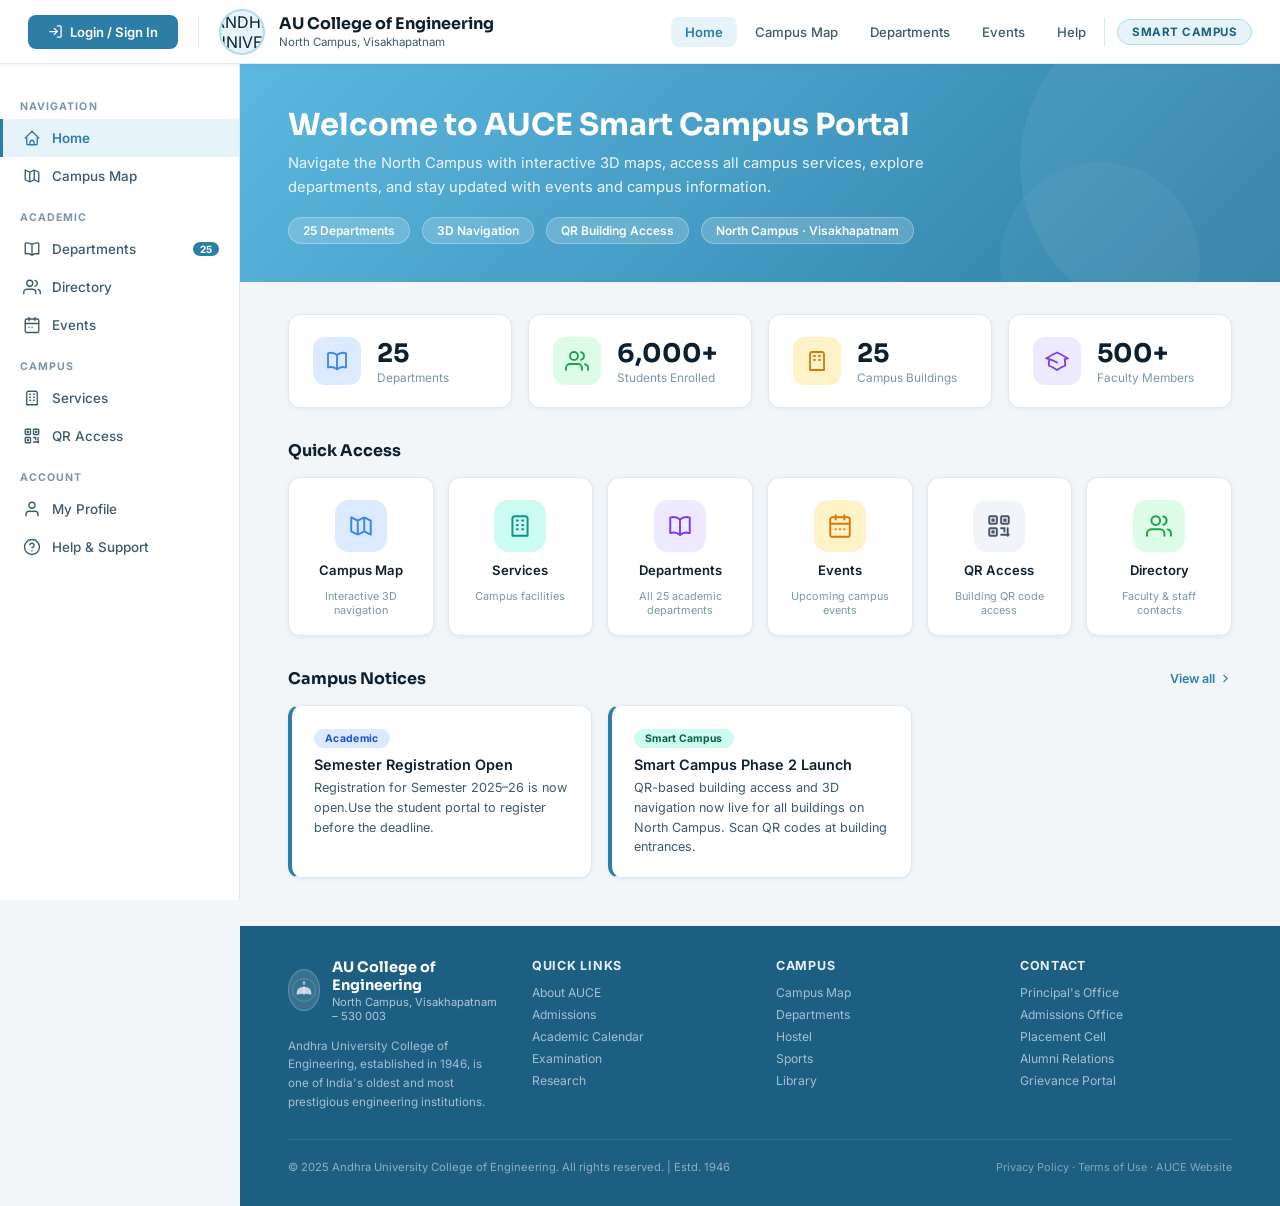
==== commit eee375d6: "Updated version2" ====
--- a/version2.html
+++ b/version2.html
@@ -73,7 +73,11 @@
 /* CENTER: Logo + University name */
 .topnav-brand{display:flex;align-items:center;gap:14px;flex:1;}
 .brand-emblem{width:46px;height:46px;border-radius:50%;border:2px solid var(--blue-m);background:var(--blue-l);display:flex;align-items:center;justify-content:center;flex-shrink:0;overflow:hidden;}
-.brand-emblem svg{width:38px;height:38px;}
+.brand-emblem img {
+  width: 38px;
+  height: 38px;
+  object-fit: contain;
+}
 .brand-text h1{font-family:'Sora',sans-serif;font-size:1rem;font-weight:700;color:var(--text);line-height:1.2;}
 .brand-text p{font-size:.72rem;color:var(--text-s);margin-top:1px;}
 
@@ -465,7 +469,7 @@
   <!-- CENTER: Brand -->
   <div class="topnav-brand">
     <div class="brand-emblem">
-      <svg viewBox="0 0 100 100" fill="none" xmlns="http://www.w3.org/2000/svg">
+      <img src="C:\Users\User\Downloads\AUCE-Visakhapatnam-Logo.png" alt="AUCE Logo">
         <circle cx="50" cy="50" r="46" fill="#e6f4fa" stroke="#2d7ea6" stroke-width="3"/>
         <circle cx="50" cy="50" r="38" fill="none" stroke="#4a9ec8" stroke-width="1.2" stroke-dasharray="4 3"/>
         <path d="M22 60 Q22 36 50 36 Q78 36 78 60 L78 70 Q50 60 22 70 Z" fill="#2d7ea6" opacity=".85"/>
@@ -481,7 +485,6 @@
         <rect x="48.5" y="28" width="3" height="8" rx="1" fill="#b45309"/>
         <text x="50" y="83" text-anchor="middle" font-family="Georgia,serif" font-size="9.5" font-weight="700" fill="#1d5f82" letter-spacing="2.5">ANDHRA</text>
         <text x="50" y="93" text-anchor="middle" font-family="Georgia,serif" font-size="7.5" fill="#2d7ea6" letter-spacing="1.5">UNIVERSITY</text>
-      </svg>
     </div>
     <div class="brand-text">
       <h1>AU College of Engineering</h1>
@@ -590,9 +593,8 @@
         <div>
           <div class="sec-hdr"><div class="sec-title">Campus Notices</div><div class="sec-link">View all <svg viewBox="0 0 24 24"><path d="M9 18l6-6-6-6" stroke-linecap="round"/></svg></div></div>
           <div class="notices-grid">
-            <div class="notice-card"><span class="ntag nt-b">Academic</span><h4>Semester Registration Open</h4><p>Registration for Odd Semester 2025–26 is now open. Visit the Academic Section or use the portal to register before the deadline.</p></div>
+            <div class="notice-card"><span class="ntag nt-b">Academic</span><h4>Semester Registration Open</h4><p>Registration for Semester 2025–26 is now open.Use the student portal to register before the deadline.</p></div>
             <div class="notice-card"><span class="ntag nt-t">Smart Campus</span><h4>Smart Campus Phase 2 Launch</h4><p>QR-based building access and 3D navigation now live for all buildings on North Campus. Scan QR codes at building entrances.</p></div>
-            <div class="notice-card"><span class="ntag nt-o">Placement</span><h4>Campus Placement Drive — May 2025</h4><p>TCS, Infosys and Wipro campus placement drive scheduled. Final year students must register by April 20, 2025.</p></div>
           </div>
         </div>
       </div>
@@ -951,13 +953,13 @@
   {name:"Mechanical Engineering",abbr:"ME",hod:"Prof. P. Venkata Rao",students:240,block:"Block B, GF",phone:"0891-2844302",email:"me@auce.ac.in",labs:["Machine Tools Lab","Fluid Mechanics Lab","Thermal Lab"],desc:"Thermodynamics, manufacturing, design and robotics. Strong ties with BHEL, VSP and DRDO."},
   {name:"Electrical & Electronics Engg",abbr:"EEE",hod:"Prof. M. Ramesh",students:180,block:"Block C, 1F",phone:"0891-2844303",email:"eee@auce.ac.in",labs:["Power Systems Lab","Control Systems Lab","Machines Lab"],desc:"Power generation, electric drives, smart grids and renewable energy systems."},
   {name:"Electronics & Communication Engg",abbr:"ECE",hod:"Prof. V. Suresh",students:240,block:"Block C, 2F",phone:"0891-2844304",email:"ece@auce.ac.in",labs:["DSP Lab","VLSI Lab","Communication Lab"],desc:"VLSI design, embedded systems, signal processing, and wireless communication."},
-  {name:"Computer Science & Engineering",abbr:"CSE",hod:"Prof. T. Lakshmi Devi",students:240,block:"CSE Block, All",phone:"0891-2844305",email:"cse@auce.ac.in",labs:["Networks Lab","AI & ML Lab","Software Lab"],desc:"AI, machine learning, cloud computing and cybersecurity with state-of-the-art computing facilities."},
+  {name:"Computer Science & Engineering",abbr:"CSE",hod:"Prof Valli Kumari Vatsavayi",students:240,block:"CSE Block, All",phone:"0891-2844305",email:"cse@auce.ac.in",labs:["Networks Lab","AI & ML Lab","Software Lab"],desc:"AI, machine learning, cloud computing and cybersecurity with state-of-the-art computing facilities."},
   {name:"Information Technology",abbr:"IT",hod:"Prof. A. Krishna Rao",students:120,block:"CSE Block, 3F",phone:"0891-2844306",email:"it@auce.ac.in",labs:["Database Lab","Web Tech Lab","IoT Lab"],desc:"Software development, web technologies, database management, and IoT applications."},
   {name:"Chemical Engineering",abbr:"ChE",hod:"Prof. S. Padmavathi",students:60,block:"Block D, GF",phone:"0891-2844307",email:"che@auce.ac.in",labs:["Process Control Lab","Mass Transfer Lab"],desc:"Process engineering, petrochemicals, and environmental remediation."},
   {name:"Metallurgical Engineering",abbr:"Met",hod:"Prof. R. Babu",students:60,block:"Block D, 1F",phone:"0891-2844308",email:"met@auce.ac.in",labs:["Material Testing Lab","Heat Treatment Lab"],desc:"Metals, alloys, ceramics, and advanced materials processing."},
   {name:"Mining Engineering",abbr:"Min",hod:"Prof. G. Narayana",students:60,block:"Block E, GF",phone:"0891-2844309",email:"min@auce.ac.in",labs:["Rock Mechanics Lab","Mine Simulation Lab"],desc:"Surface and underground mining, mineral processing, and mine safety."},
   {name:"Architecture",abbr:"Arch",hod:"Prof. L. Prasad",students:40,block:"Architecture Block",phone:"0891-2844310",email:"arch@auce.ac.in",labs:["Design Studio","Model Making Lab","CAD Lab"],desc:"B.Arch — sustainable design, urban planning, and heritage conservation."},
-  {name:"Aerospace Engineering",abbr:"AE",hod:"Prof. K. Naidu",students:60,block:"Block F, GF",phone:"0891-2844311",email:"ae@auce.ac.in",labs:["Aerodynamics Lab","Propulsion Lab","Flight Simulation"],desc:"Aerodynamics, aircraft structures, propulsion, and aerospace systems design."},
+  {name:"Marine Engineering",abbr:"AE",hod:"Prof. K. Naidu",students:60,block:"Block F, GF",phone:"0891-2844311",email:"ae@auce.ac.in",labs:["Aerodynamics Lab","Propulsion Lab","Flight Simulation"],desc:"Aerodynamics, aircraft structures, propulsion, and aerospace systems design."},
   {name:"Bio-Technology",abbr:"BT",hod:"Prof. N. Sujatha",students:60,block:"Block F, 1F",phone:"0891-2844312",email:"bt@auce.ac.in",labs:["Microbiology Lab","Genetic Engineering Lab"],desc:"Biological sciences, biochemical processes, and bio-informatics."},
   {name:"Environmental Science",abbr:"ES",hod:"Prof. C. Hanumantha",students:40,block:"Block G, GF",phone:"0891-2844313",email:"es@auce.ac.in",labs:["Air Quality Lab","Remote Sensing Lab"],desc:"Environmental monitoring, waste management, pollution control, and sustainability."},
   {name:"Ocean Engineering",abbr:"OE",hod:"Prof. D. Rao",students:40,block:"Block G, 1F",phone:"0891-2844314",email:"oe@auce.ac.in",labs:["Wave Flume Lab","Coastal Structures Lab"],desc:"Offshore structures, coastal engineering, hydrodynamics, and marine operations."},
@@ -975,15 +977,18 @@
 ];
 
 const buildings = [
-  {name:"Administrative Block",type:"Administration",floor:"G+2",block:"Central Campus"},
-  {name:"CSE & IT Block",type:"Academic",floor:"G+3",block:"East Wing"},
+  {name:"Administrative Block(Principal Office)",type:"Administration",floor:"G+2",block:"Central Campus"},
+  {name:"Computer Science And Systems Engineering",type:"Academic",floor:"G+3",block:"East Wing"},
+  {name:"Algorithm Building",type:"Academic",floor:"G+4",block:"East Wing"},
+  {name:"Information Technology And Computer Applications",type:"Academic",floor:"G+3",block:"East Wing"},
+  {name:"Electronics And Communications Engineering",type:"Academic",floor:"G+3",block:"East Wing"},
   {name:"Mechanical Engineering Block",type:"Academic",floor:"G+2",block:"West Wing"},
-  {name:"EEE/ECE Block (Block C)",type:"Academic",floor:"G+2",block:"North Wing"},
-  {name:"Chemical & Metallurgical (Block D)",type:"Academic",floor:"G+1",block:"South Wing"},
-  {name:"Mining Engineering (Block E)",type:"Academic",floor:"G+1",block:"South Campus"},
+  {name:"Electrical Engineering",type:"Academic",floor:"G+2",block:"North Wing"},
+  {name:"Chemical Engineering(Block D)",type:"Academic",floor:"G+1",block:"South Wing"},
+  {name:"Metallurgy Engineering (Block E)",type:"Academic",floor:"G+1",block:"South Campus"},
   {name:"Architecture Block",type:"Academic",floor:"G+2",block:"Design Zone"},
-  {name:"Aerospace & Bio-Tech (Block F)",type:"Academic",floor:"G+1",block:"Research Wing"},
-  {name:"Environmental & Ocean Eng (Block G)",type:"Academic",floor:"G+1",block:"North East"},
+  {name:"Bio-Tech (Block F)",type:"Academic",floor:"G+1",block:"Chemical Engineering"},
+  {name:"Geo Eng (Block G)",type:"Academic",floor:"G+1",block:"North East"},
   {name:"Petroleum & Instrumentation (Block H)",type:"Academic",floor:"G+1",block:"East Campus"},
   {name:"Science Departments (Block I)",type:"Academic",floor:"G+2",block:"Central"},
   {name:"Humanities & Management (Block J)",type:"Academic",floor:"G+1",block:"Main Road"},
@@ -991,15 +996,14 @@
   {name:"Energy Systems Block (Block L)",type:"Research",floor:"G+1",block:"Research Zone"},
   {name:"Central Library",type:"Facility",floor:"G+1",block:"Central Zone"},
   {name:"Research & Labs Complex",type:"Research",floor:"G+2",block:"North East"},
-  {name:"Main Auditorium",type:"Events",floor:"Ground",block:"Central South"},
+  {name:"YVS MurthyAuditorium",type:"Events",floor:"Ground",block:"Central South"},
   {name:"Seminar Hall A",type:"Events",floor:"Ground",block:"Admin Block"},
   {name:"Medical Centre",type:"Facility",floor:"Ground",block:"Near Main Gate"},
-  {name:"SBI Bank & ATM",type:"Facility",floor:"Ground",block:"Commerce Zone"},
-  {name:"Campus Post Office",type:"Facility",floor:"Ground",block:"Central"},
+  {name:"Union Bank & ATM",type:"Facility",floor:"Ground",block:"Commerce Zone"},
   {name:"Boys Hostel Complex",type:"Residential",floor:"G+3",block:"North Residential"},
   {name:"Girls Hostel Complex",type:"Residential",floor:"G+3",block:"South Residential"},
   {name:"Sports Complex",type:"Sports",floor:"Ground",block:"South Campus"},
-  {name:"Central Canteen",type:"Facility",floor:"Ground",block:"Central Campus"}
+  {name:"Canteen",type:"Facility",floor:"3rd Floor",block:"Central Campus"}
 ];
 
 const qrBuildings=[
@@ -1014,12 +1018,10 @@
 ];
 
 const events=[
-  {day:"12",mon:"APR",title:"TECHNOVA 2025 — National Technical Fest",loc:"Main Auditorium & Open Ground",tag:"Technical",desc:"Annual national-level technical festival with paper presentations, hackathon, robotics competitions, and industry talks."},
+  {day:"12",mon:"APR",title:"AURAx2026 —Technical And Cultural Fest",loc:"Main Auditorium & Open Ground",tag:"Technical",desc:"Annual national-level technical festival with paper presentations, hackathon, robotics competitions, and industry talks."},
   {day:"18",mon:"APR",title:"Semester Registration Deadline",loc:"Academic Section / Online Portal",tag:"Academic",desc:"Last date for Odd Semester 2025–26 registration. Late fee applicable after this date."},
-  {day:"22",mon:"APR",title:"AUCE Alumni Meet 2025",loc:"Dr. B.R. Ambedkar Hall",tag:"Alumni",desc:"Annual alumni gathering — cultural programme and networking dinner included. Open to all batches."},
-  {day:"05",mon:"MAY",title:"Placement Orientation — Final Years",loc:"Seminar Hall, Admin Block",tag:"Placement",desc:"Pre-placement training and company briefing for B.Tech 4th year and M.Tech students."},
-  {day:"10",mon:"MAY",title:"Workshop on AI & Deep Learning",loc:"CSE Department, 3rd Floor",tag:"Workshop",desc:"Two-day hands-on workshop by IIT Hyderabad faculty. Limited seats — register via portal."},
-  {day:"15",mon:"MAY",title:"Annual Sports Day",loc:"AUCE Sports Ground",tag:"Sports",desc:"Inter-department sports championship — cricket, volleyball, athletics, and chess."}
+  {day:"22",mon:"APR",title:"AUCE Alumni Meet 2026",loc:"Dr. B.R. Ambedkar Hall",tag:"Alumni",desc:"Annual alumni gathering — cultural programme and networking dinner included. Open to all batches."},
+  
 ];
 
 const services=[
